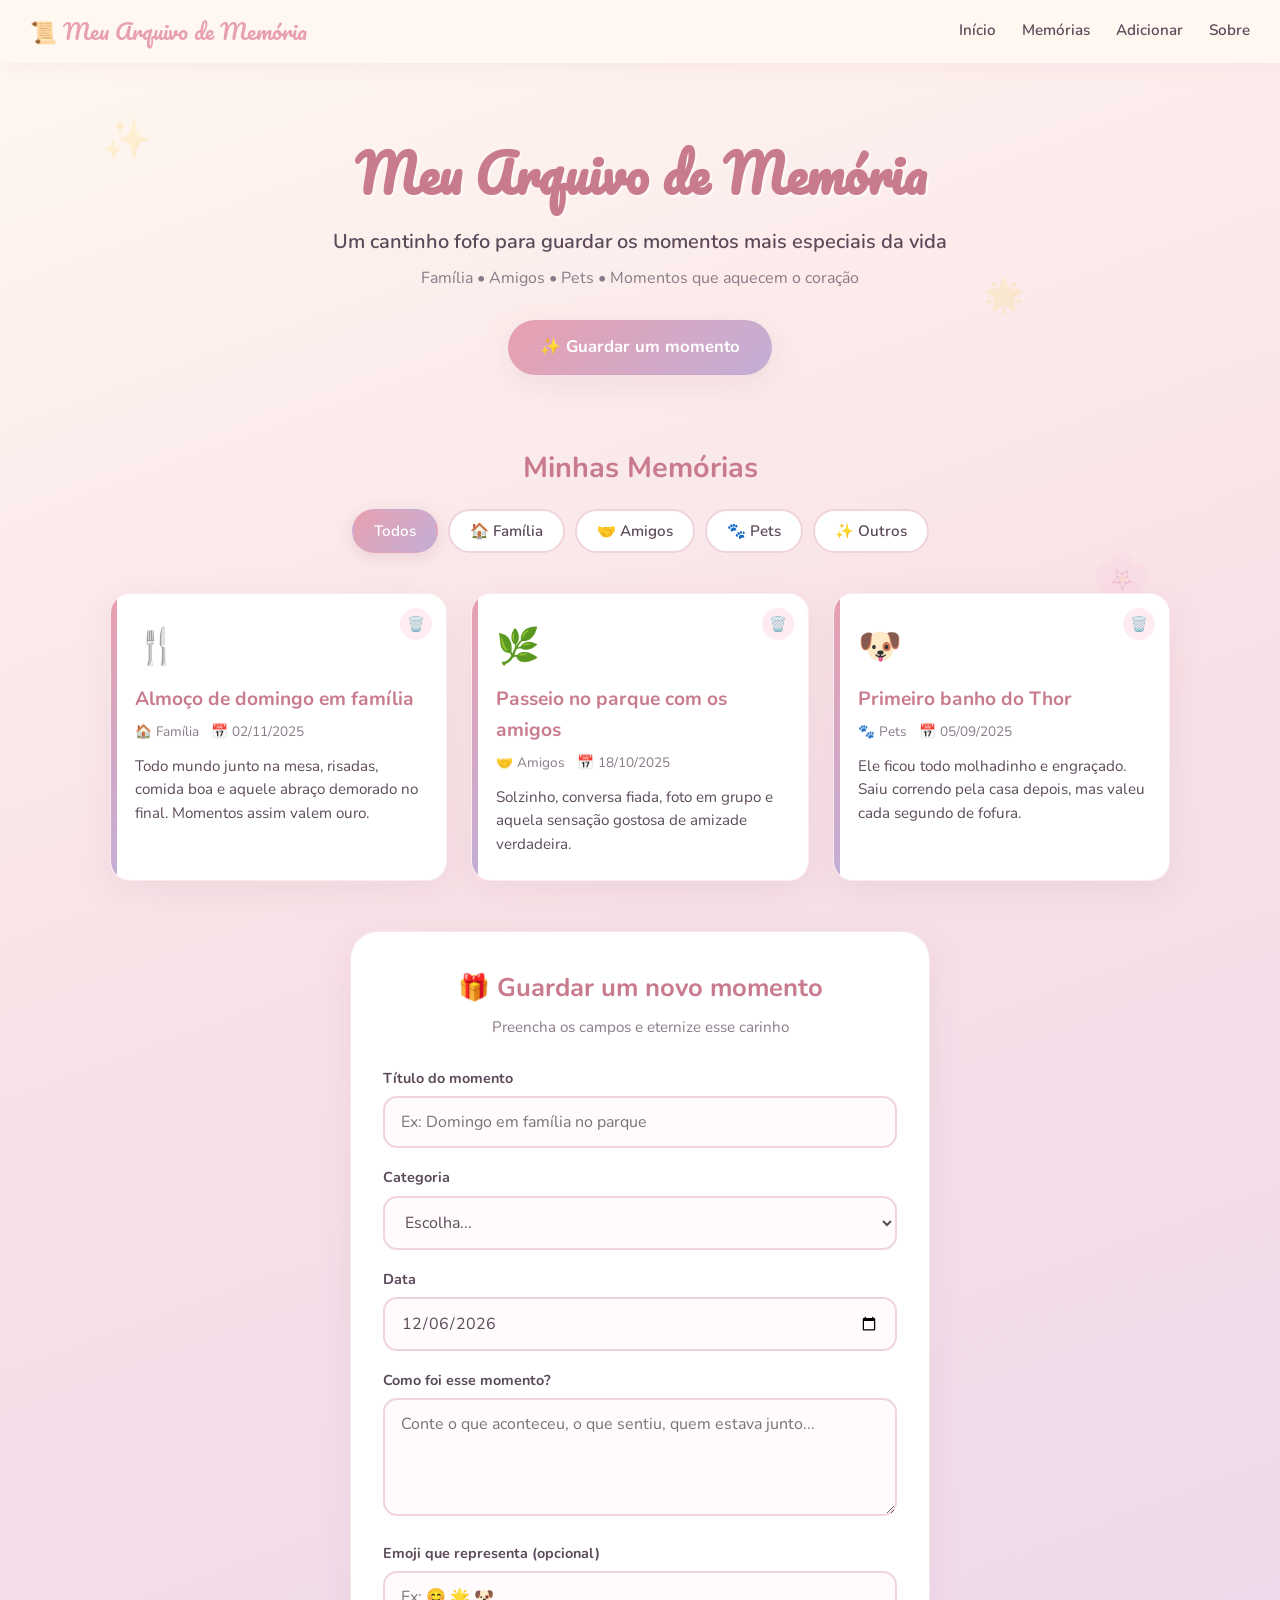
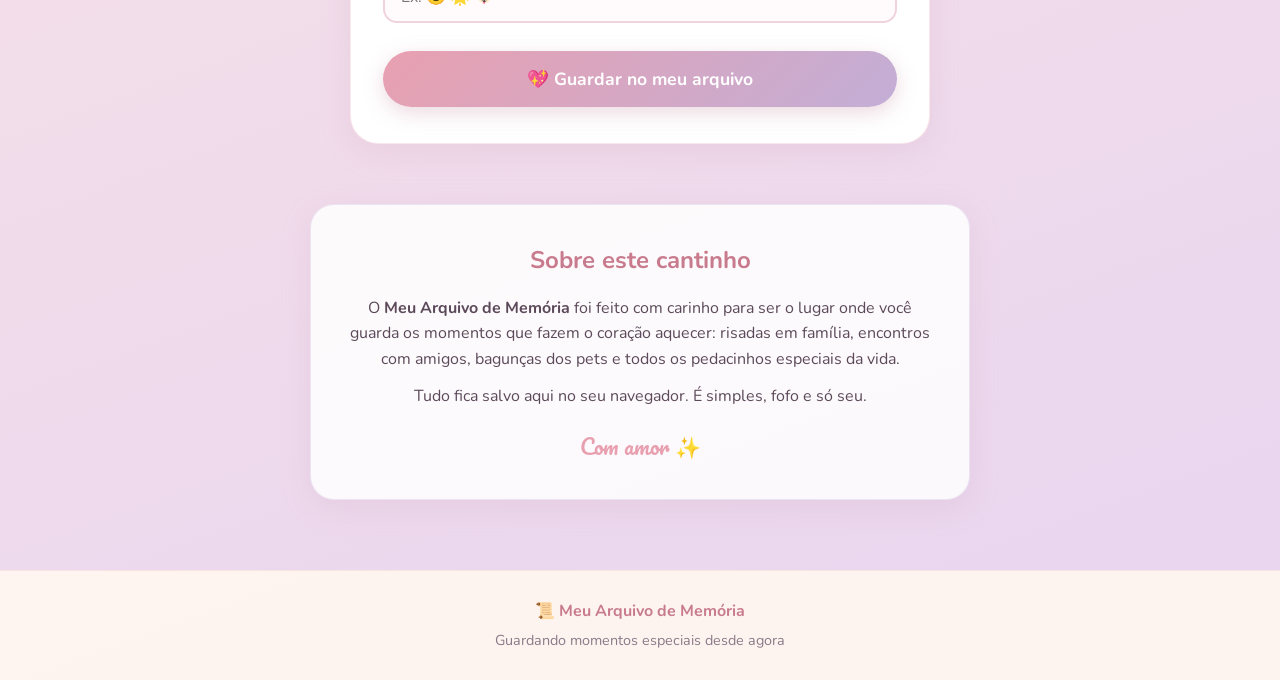
==== index.html @ 3ad4fb23 "Transforma o site em Meu Arquivo de Memória — álbum fofo de momentos especiais (família, amigos e pe" ====
<!DOCTYPE html>
<html lang="pt-br">
<head>
    <meta charset="UTF-8">
    <meta name="viewport" content="width=device-width, initial-scale=1.0">
    <title>Meu Arquivo de Memória</title>
    <link rel="preconnect" href="https://fonts.googleapis.com">
    <link rel="preconnect" href="https://fonts.gstatic.com" crossorigin>
    <link href="https://fonts.googleapis.com/css2?family=Nunito:wght@400;600;700;800&family=Pacifico&display=swap" rel="stylesheet">
    <link rel="stylesheet" href="style.css">
</head>
<body>
    <div class="bg-shapes">
        <div class="shape shape-1">✨</div>
        <div class="shape shape-2">🌸</div>
        <div class="shape shape-3">💖</div>
        <div class="shape shape-4">🌟</div>
    </div>

    <nav>
        <div class="nav-logo">📜 Meu Arquivo de Memória</div>
        <div class="nav-links">
            <a href="#inicio">Início</a>
            <a href="#memorias">Memórias</a>
            <a href="#adicionar">Adicionar</a>
            <a href="#sobre">Sobre</a>
        </div>
    </nav>

    <header id="inicio">
        <div class="header-content">
            <h1>Meu Arquivo de Memória</h1>
            <p class="subtitle">Um cantinho fofo para guardar os momentos mais especiais da vida</p>
            <p class="tagline">Família • Amigos • Pets • Momentos que aquecem o coração</p>
            <a href="#adicionar" class="btn-principal">✨ Guardar um momento</a>
        </div>
    </header>

    <main>
        <!-- Filtros -->
        <section class="filtros" id="memorias">
            <h2>Minhas Memórias</h2>
            <div class="botoes-filtro">
                <button class="filtro ativo" data-filtro="todos">Todos</button>
                <button class="filtro" data-filtro="familia">🏠 Família</button>
                <button class="filtro" data-filtro="amigos">🤝 Amigos</button>
                <button class="filtro" data-filtro="pets">🐾 Pets</button>
                <button class="filtro" data-filtro="outros">✨ Outros</button>
            </div>
        </section>

        <!-- Lista de memórias -->
        <section class="container-memorias">
            <div id="listaMemorias" class="grade-memorias">
                <!-- Preenchido pelo JS -->
            </div>
            <div id="vazio" class="estado-vazio" style="display:none;">
                <div class="emoji-grande">📝</div>
                <p>Ainda não há memórias por aqui...</p>
                <p>Que tal guardar o primeiro momento especial?</p>
            </div>
        </section>

        <!-- Formulário para adicionar -->
        <section class="secao-adicionar" id="adicionar">
            <div class="card-formulario">
                <h2>🎁 Guardar um novo momento</h2>
                <p class="form-desc">Preencha os campos e eternize esse carinho</p>

                <form id="formMemoria">
                    <div class="campo">
                        <label for="titulo">Título do momento</label>
                        <input type="text" id="titulo" placeholder="Ex: Domingo em família no parque" required>
                    </div>

                    <div class="campo">
                        <label for="categoria">Categoria</label>
                        <select id="categoria" required>
                            <option value="">Escolha...</option>
                            <option value="familia">🏠 Família</option>
                            <option value="amigos">🤝 Amigos</option>
                            <option value="pets">🐾 Pets</option>
                            <option value="outros">✨ Outros momentos</option>
                        </select>
                    </div>

                    <div class="campo">
                        <label for="data">Data</label>
                        <input type="date" id="data" required>
                    </div>

                    <div class="campo">
                        <label for="descricao">Como foi esse momento?</label>
                        <textarea id="descricao" rows="4" placeholder="Conte o que aconteceu, o que sentiu, quem estava junto..." required></textarea>
                    </div>

                    <div class="campo">
                        <label for="emoji">Emoji que representa (opcional)</label>
                        <input type="text" id="emoji" placeholder="Ex: 😊 🌟 🐶" maxlength="4">
                    </div>

                    <button type="submit" class="btn-salvar">💖 Guardar no meu arquivo</button>
                </form>
            </div>
        </section>

        <!-- Sobre -->
        <section class="secao-sobre" id="sobre">
            <div class="card-sobre">
                <h2>Sobre este cantinho</h2>
                <p>
                    O <strong>Meu Arquivo de Memória</strong> foi feito com carinho para ser o lugar onde você guarda
                    os momentos que fazem o coração aquecer: risadas em família, encontros com amigos,
                    bagunças dos pets e todos os pedacinhos especiais da vida.
                </p>
                <p>
                    Tudo fica salvo aqui no seu navegador. É simples, fofo e só seu.
                </p>
                <div class="assinatura">Com amor ✨</div>
            </div>
        </section>
    </main>

    <footer>
        <p>📜 Meu Arquivo de Memória</p>
        <p class="footer-sub">Guardando momentos especiais desde agora</p>
    </footer>

    <script src="script.js"></script>
</body>
</html>
---- style.css ----
* {
    margin: 0;
    padding: 0;
    box-sizing: border-box;
}

:root {
    --rosa-suave: #f8e1e7;
    --rosa-medio: #e8a0b0;
    --lavanda: #d4c1ec;
    --creme: #fff8f0;
    --bege: #f5e6d3;
    --lilas: #c3aed6;
    --texto: #5c4a5a;
    --texto-claro: #8a7a88;
    --branco: #ffffff;
    --sombra: 0 8px 30px rgba(200, 150, 170, 0.18);
    --sombra-hover: 0 12px 40px rgba(200, 150, 170, 0.28);
    --raio: 20px;
}

body {
    font-family: 'Nunito', sans-serif;
    background: linear-gradient(160deg, #fff8f0 0%, #f8e1e7 40%, #e8d5f0 100%);
    color: var(--texto);
    min-height: 100vh;
    line-height: 1.6;
    position: relative;
    overflow-x: hidden;
}

/* Formas decorativas de fundo */
.bg-shapes {
    position: fixed;
    inset: 0;
    pointer-events: none;
    z-index: 0;
    overflow: hidden;
}

.shape {
    position: absolute;
    font-size: 2.5rem;
    opacity: 0.15;
    animation: flutuar 12s ease-in-out infinite;
}

.shape-1 { top: 12%; left: 8%; animation-delay: 0s; }
.shape-2 { top: 60%; right: 10%; animation-delay: 3s; font-size: 3rem; }
.shape-3 { bottom: 20%; left: 15%; animation-delay: 6s; }
.shape-4 { top: 30%; right: 20%; animation-delay: 1.5s; font-size: 2rem; }

@keyframes flutuar {
    0%, 100% { transform: translateY(0) rotate(0deg); }
    50% { transform: translateY(-25px) rotate(8deg); }
}

/* Navegação */
nav {
    position: sticky;
    top: 0;
    z-index: 100;
    background: rgba(255, 248, 240, 0.92);
    backdrop-filter: blur(12px);
    padding: 14px 30px;
    display: flex;
    justify-content: space-between;
    align-items: center;
    box-shadow: 0 2px 20px rgba(200, 150, 170, 0.12);
}

.nav-logo {
    font-family: 'Pacifico', cursive;
    font-size: 1.35rem;
    color: var(--rosa-medio);
}

.nav-links a {
    color: var(--texto);
    text-decoration: none;
    margin-left: 22px;
    font-weight: 600;
    font-size: 0.95rem;
    transition: color 0.25s;
}

.nav-links a:hover {
    color: var(--rosa-medio);
}

/* Header */
header {
    text-align: center;
    padding: 70px 20px 50px;
    position: relative;
    z-index: 1;
}

.header-content h1 {
    font-family: 'Pacifico', cursive;
    font-size: 3.2rem;
    color: #c97b8e;
    margin-bottom: 12px;
    text-shadow: 2px 2px 0 rgba(255,255,255,0.6);
}

.subtitle {
    font-size: 1.25rem;
    color: var(--texto);
    margin-bottom: 8px;
    font-weight: 600;
}

.tagline {
    color: var(--texto-claro);
    font-size: 1rem;
    margin-bottom: 28px;
}

.btn-principal {
    display: inline-block;
    background: linear-gradient(135deg, #e8a0b0, #c3aed6);
    color: white;
    padding: 14px 32px;
    border-radius: 50px;
    text-decoration: none;
    font-weight: 700;
    font-size: 1.05rem;
    box-shadow: var(--sombra);
    transition: transform 0.25s, box-shadow 0.25s;
}

.btn-principal:hover {
    transform: translateY(-3px);
    box-shadow: var(--sombra-hover);
}

/* Filtros */
.filtros {
    text-align: center;
    padding: 20px 20px 10px;
    position: relative;
    z-index: 1;
}

.filtros h2 {
    font-size: 1.8rem;
    margin-bottom: 18px;
    color: #c97b8e;
}

.botoes-filtro {
    display: flex;
    flex-wrap: wrap;
    justify-content: center;
    gap: 10px;
}

.filtro {
    background: white;
    border: 2px solid #f0d4dc;
    color: var(--texto);
    padding: 10px 20px;
    border-radius: 50px;
    font-family: 'Nunito', sans-serif;
    font-weight: 600;
    cursor: pointer;
    transition: all 0.25s;
    font-size: 0.95rem;
}

.filtro:hover,
.filtro.ativo {
    background: linear-gradient(135deg, #e8a0b0, #c3aed6);
    color: white;
    border-color: transparent;
    box-shadow: 0 4px 15px rgba(200, 150, 170, 0.3);
}

/* Grade de memórias */
.container-memorias {
    max-width: 1100px;
    margin: 0 auto;
    padding: 30px 20px 50px;
    position: relative;
    z-index: 1;
}

.grade-memorias {
    display: grid;
    grid-template-columns: repeat(auto-fill, minmax(280px, 1fr));
    gap: 24px;
}

.card-memoria {
    background: white;
    border-radius: var(--raio);
    padding: 24px;
    box-shadow: var(--sombra);
    transition: transform 0.3s, box-shadow 0.3s;
    position: relative;
    overflow: hidden;
    border: 1px solid rgba(232, 160, 176, 0.2);
}

.card-memoria::before {
    content: '';
    position: absolute;
    top: 0;
    left: 0;
    width: 6px;
    height: 100%;
    background: linear-gradient(180deg, #e8a0b0, #c3aed6);
}

.card-memoria:hover {
    transform: translateY(-6px);
    box-shadow: var(--sombra-hover);
}

.card-memoria .emoji-memoria {
    font-size: 2.2rem;
    margin-bottom: 10px;
}

.card-memoria h3 {
    font-size: 1.2rem;
    margin-bottom: 6px;
    color: #c97b8e;
}

.card-memoria .meta {
    font-size: 0.85rem;
    color: var(--texto-claro);
    margin-bottom: 12px;
    display: flex;
    gap: 12px;
    flex-wrap: wrap;
}

.card-memoria .descricao {
    font-size: 0.95rem;
    color: var(--texto);
    line-height: 1.55;
}

.card-memoria .btn-apagar {
    position: absolute;
    top: 14px;
    right: 14px;
    background: #ffe4ea;
    border: none;
    width: 32px;
    height: 32px;
    border-radius: 50%;
    cursor: pointer;
    font-size: 0.9rem;
    opacity: 0.7;
    transition: opacity 0.2s, background 0.2s;
}

.card-memoria .btn-apagar:hover {
    opacity: 1;
    background: #ffc9d4;
}

/* Estado vazio */
.estado-vazio {
    text-align: center;
    padding: 60px 20px;
    color: var(--texto-claro);
}

.emoji-grande {
    font-size: 4rem;
    margin-bottom: 16px;
}

/* Formulário */
.secao-adicionar {
    max-width: 620px;
    margin: 0 auto 60px;
    padding: 0 20px;
    position: relative;
    z-index: 1;
}

.card-formulario {
    background: white;
    border-radius: 28px;
    padding: 36px 32px;
    box-shadow: var(--sombra);
    border: 1px solid rgba(232, 160, 176, 0.25);
}

.card-formulario h2 {
    text-align: center;
    color: #c97b8e;
    margin-bottom: 6px;
    font-size: 1.6rem;
}

.form-desc {
    text-align: center;
    color: var(--texto-claro);
    margin-bottom: 28px;
    font-size: 0.95rem;
}

.campo {
    margin-bottom: 18px;
}

.campo label {
    display: block;
    font-weight: 700;
    font-size: 0.9rem;
    margin-bottom: 6px;
    color: var(--texto);
}

.campo input,
.campo select,
.campo textarea {
    width: 100%;
    padding: 13px 16px;
    border: 2px solid #f0d4dc;
    border-radius: 14px;
    font-family: 'Nunito', sans-serif;
    font-size: 1rem;
    color: var(--texto);
    background: #fffafb;
    transition: border-color 0.25s, box-shadow 0.25s;
}

.campo input:focus,
.campo select:focus,
.campo textarea:focus {
    outline: none;
    border-color: #e8a0b0;
    box-shadow: 0 0 0 4px rgba(232, 160, 176, 0.2);
}

.campo textarea {
    resize: vertical;
    min-height: 100px;
}

.btn-salvar {
    width: 100%;
    background: linear-gradient(135deg, #e8a0b0, #c3aed6);
    color: white;
    border: none;
    padding: 16px;
    border-radius: 50px;
    font-family: 'Nunito', sans-serif;
    font-weight: 700;
    font-size: 1.1rem;
    cursor: pointer;
    margin-top: 10px;
    box-shadow: 0 6px 20px rgba(200, 150, 170, 0.35);
    transition: transform 0.25s, box-shadow 0.25s;
}

.btn-salvar:hover {
    transform: translateY(-2px);
    box-shadow: 0 10px 28px rgba(200, 150, 170, 0.45);
}

/* Sobre */
.secao-sobre {
    max-width: 700px;
    margin: 0 auto 70px;
    padding: 0 20px;
    position: relative;
    z-index: 1;
}

.card-sobre {
    background: rgba(255, 255, 255, 0.85);
    border-radius: 24px;
    padding: 36px;
    text-align: center;
    box-shadow: var(--sombra);
    border: 1px solid rgba(195, 174, 214, 0.3);
}

.card-sobre h2 {
    color: #c97b8e;
    margin-bottom: 16px;
}

.card-sobre p {
    margin-bottom: 12px;
    color: var(--texto);
}

.assinatura {
    margin-top: 20px;
    font-family: 'Pacifico', cursive;
    color: #e8a0b0;
    font-size: 1.3rem;
}

/* Footer */
footer {
    text-align: center;
    padding: 28px 20px;
    background: rgba(255, 248, 240, 0.9);
    border-top: 1px solid rgba(232, 160, 176, 0.2);
    position: relative;
    z-index: 1;
}

footer p {
    font-weight: 700;
    color: #c97b8e;
}

.footer-sub {
    font-weight: 400 !important;
    font-size: 0.9rem;
    color: var(--texto-claro) !important;
    margin-top: 4px;
}

/* Responsivo */
@media (max-width: 700px) {
    .header-content h1 {
        font-size: 2.3rem;
    }

    nav {
        flex-direction: column;
        gap: 12px;
        padding: 14px 16px;
    }

    .nav-links a {
        margin: 0 10px;
        font-size: 0.88rem;
    }

    .card-formulario {
        padding: 28px 20px;
    }

    .grade-memorias {
        grid-template-columns: 1fr;
    }
}
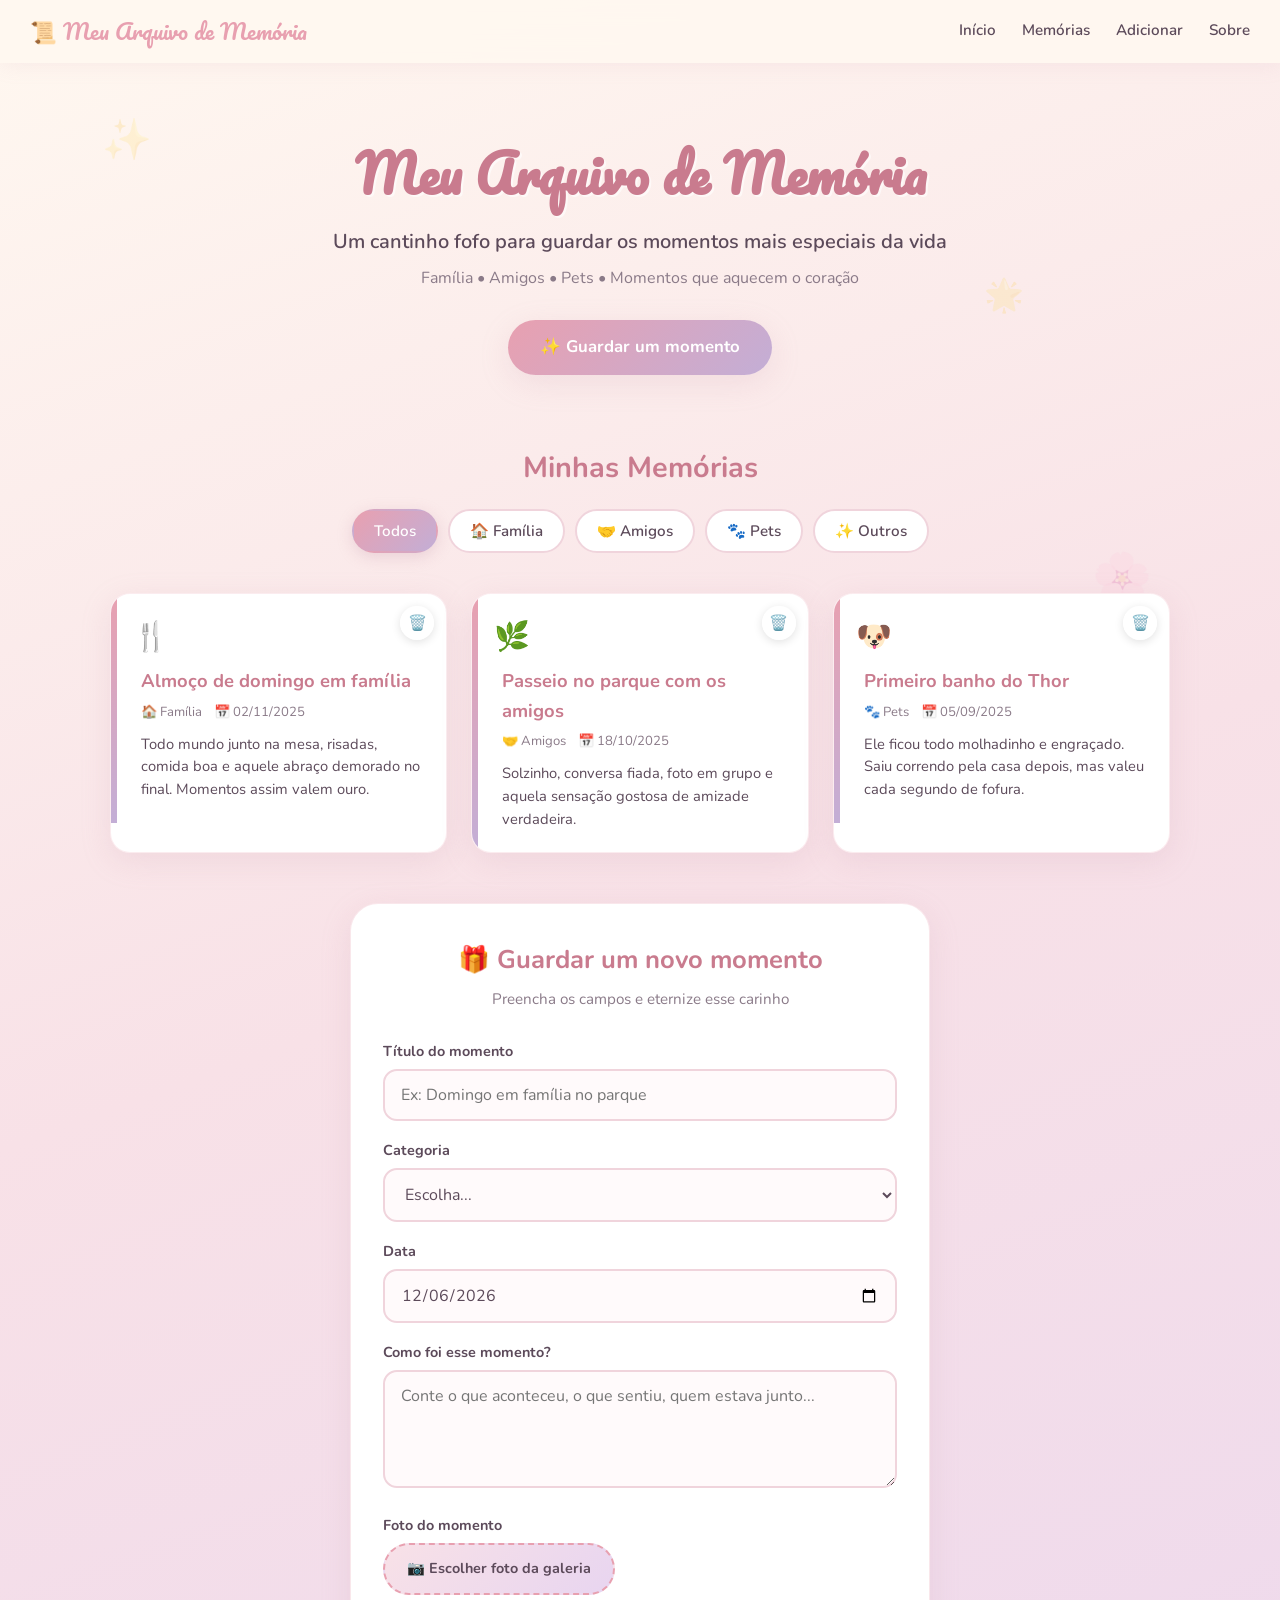
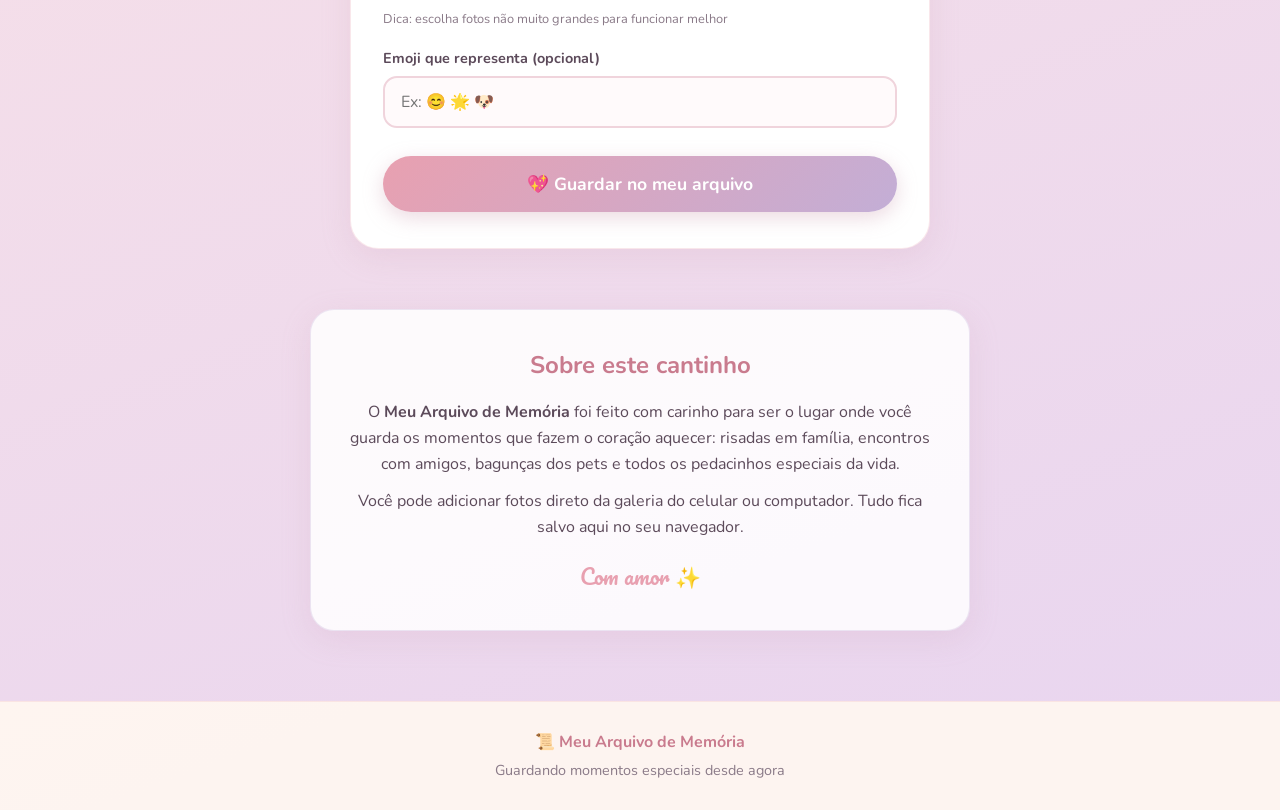
==== commit ff6f2b41: "Adiciona suporte a fotos da galeria nas memórias (upload + preview)" ====
--- a/index.html
+++ b/index.html
@@ -94,6 +94,22 @@
                         <textarea id="descricao" rows="4" placeholder="Conte o que aconteceu, o que sentiu, quem estava junto..." required></textarea>
                     </div>
 
+                    <!-- Campo de foto -->
+                    <div class="campo">
+                        <label>Foto do momento</label>
+                        <div class="area-foto">
+                            <label for="foto" class="btn-foto">
+                                📷 Escolher foto da galeria
+                            </label>
+                            <input type="file" id="foto" accept="image/*" hidden>
+                            <button type="button" id="removerFoto" class="btn-remover-foto" style="display:none;">Remover foto</button>
+                        </div>
+                        <div id="previewFoto" class="preview-foto" style="display:none;">
+                            <img id="imgPreview" src="" alt="Pré-visualização">
+                        </div>
+                        <p class="dica-foto">Dica: escolha fotos não muito grandes para funcionar melhor</p>
+                    </div>
+
                     <div class="campo">
                         <label for="emoji">Emoji que representa (opcional)</label>
                         <input type="text" id="emoji" placeholder="Ex: 😊 🌟 🐶" maxlength="4">
@@ -114,7 +130,8 @@
                     bagunças dos pets e todos os pedacinhos especiais da vida.
                 </p>
                 <p>
-                    Tudo fica salvo aqui no seu navegador. É simples, fofo e só seu.
+                    Você pode adicionar fotos direto da galeria do celular ou computador.
+                    Tudo fica salvo aqui no seu navegador.
                 </p>
                 <div class="assinatura">Com amor ✨</div>
             </div>
--- a/style.css
+++ b/style.css
@@ -195,15 +195,35 @@
 .card-memoria {
     background: white;
     border-radius: var(--raio);
-    padding: 24px;
+    padding: 0;
     box-shadow: var(--sombra);
     transition: transform 0.3s, box-shadow 0.3s;
     position: relative;
     overflow: hidden;
     border: 1px solid rgba(232, 160, 176, 0.2);
-}
-
-.card-memoria::before {
+    display: flex;
+    flex-direction: column;
+}
+
+.card-memoria:hover {
+    transform: translateY(-6px);
+    box-shadow: var(--sombra-hover);
+}
+
+.card-memoria .foto-memoria {
+    width: 100%;
+    height: 180px;
+    object-fit: cover;
+    display: block;
+    background: #f8e1e7;
+}
+
+.card-memoria .conteudo-card {
+    padding: 20px 22px 22px;
+    position: relative;
+}
+
+.card-memoria .conteudo-card::before {
     content: '';
     position: absolute;
     top: 0;
@@ -213,55 +233,54 @@
     background: linear-gradient(180deg, #e8a0b0, #c3aed6);
 }
 
-.card-memoria:hover {
-    transform: translateY(-6px);
-    box-shadow: var(--sombra-hover);
-}
-
 .card-memoria .emoji-memoria {
-    font-size: 2.2rem;
+    font-size: 1.8rem;
+    margin-bottom: 6px;
+}
+
+.card-memoria h3 {
+    font-size: 1.15rem;
+    margin-bottom: 6px;
+    color: #c97b8e;
+    padding-left: 8px;
+}
+
+.card-memoria .meta {
+    font-size: 0.82rem;
+    color: var(--texto-claro);
     margin-bottom: 10px;
-}
-
-.card-memoria h3 {
-    font-size: 1.2rem;
-    margin-bottom: 6px;
-    color: #c97b8e;
-}
-
-.card-memoria .meta {
-    font-size: 0.85rem;
-    color: var(--texto-claro);
-    margin-bottom: 12px;
     display: flex;
     gap: 12px;
     flex-wrap: wrap;
+    padding-left: 8px;
 }
 
 .card-memoria .descricao {
-    font-size: 0.95rem;
+    font-size: 0.92rem;
     color: var(--texto);
     line-height: 1.55;
+    padding-left: 8px;
 }
 
 .card-memoria .btn-apagar {
     position: absolute;
-    top: 14px;
-    right: 14px;
-    background: #ffe4ea;
+    top: 12px;
+    right: 12px;
+    background: rgba(255, 255, 255, 0.9);
     border: none;
-    width: 32px;
-    height: 32px;
+    width: 34px;
+    height: 34px;
     border-radius: 50%;
     cursor: pointer;
-    font-size: 0.9rem;
-    opacity: 0.7;
-    transition: opacity 0.2s, background 0.2s;
+    font-size: 0.95rem;
+    box-shadow: 0 2px 10px rgba(0,0,0,0.12);
+    z-index: 2;
+    transition: background 0.2s, transform 0.2s;
 }
 
 .card-memoria .btn-apagar:hover {
-    opacity: 1;
     background: #ffc9d4;
+    transform: scale(1.08);
 }
 
 /* Estado vazio */
@@ -344,6 +363,70 @@
 .campo textarea {
     resize: vertical;
     min-height: 100px;
+}
+
+/* Área de foto */
+.area-foto {
+    display: flex;
+    gap: 12px;
+    flex-wrap: wrap;
+    align-items: center;
+}
+
+.btn-foto {
+    display: inline-block;
+    background: linear-gradient(135deg, #f8e1e7, #e8d5f0);
+    color: #c97b8e;
+    padding: 12px 22px;
+    border-radius: 50px;
+    font-weight: 700;
+    font-size: 0.95rem;
+    cursor: pointer;
+    border: 2px dashed #e8a0b0;
+    transition: all 0.25s;
+}
+
+.btn-foto:hover {
+    background: linear-gradient(135deg, #e8a0b0, #c3aed6);
+    color: white;
+    border-style: solid;
+}
+
+.btn-remover-foto {
+    background: #ffe4ea;
+    color: #c97b8e;
+    border: none;
+    padding: 10px 16px;
+    border-radius: 50px;
+    font-family: 'Nunito', sans-serif;
+    font-weight: 600;
+    cursor: pointer;
+    font-size: 0.9rem;
+}
+
+.btn-remover-foto:hover {
+    background: #ffc9d4;
+}
+
+.preview-foto {
+    margin-top: 14px;
+    border-radius: 16px;
+    overflow: hidden;
+    max-width: 280px;
+    box-shadow: 0 4px 15px rgba(200, 150, 170, 0.25);
+}
+
+.preview-foto img {
+    width: 100%;
+    display: block;
+    max-height: 200px;
+    object-fit: cover;
+}
+
+.dica-foto {
+    font-size: 0.8rem;
+    color: var(--texto-claro);
+    margin-top: 8px;
 }
 
 .btn-salvar {
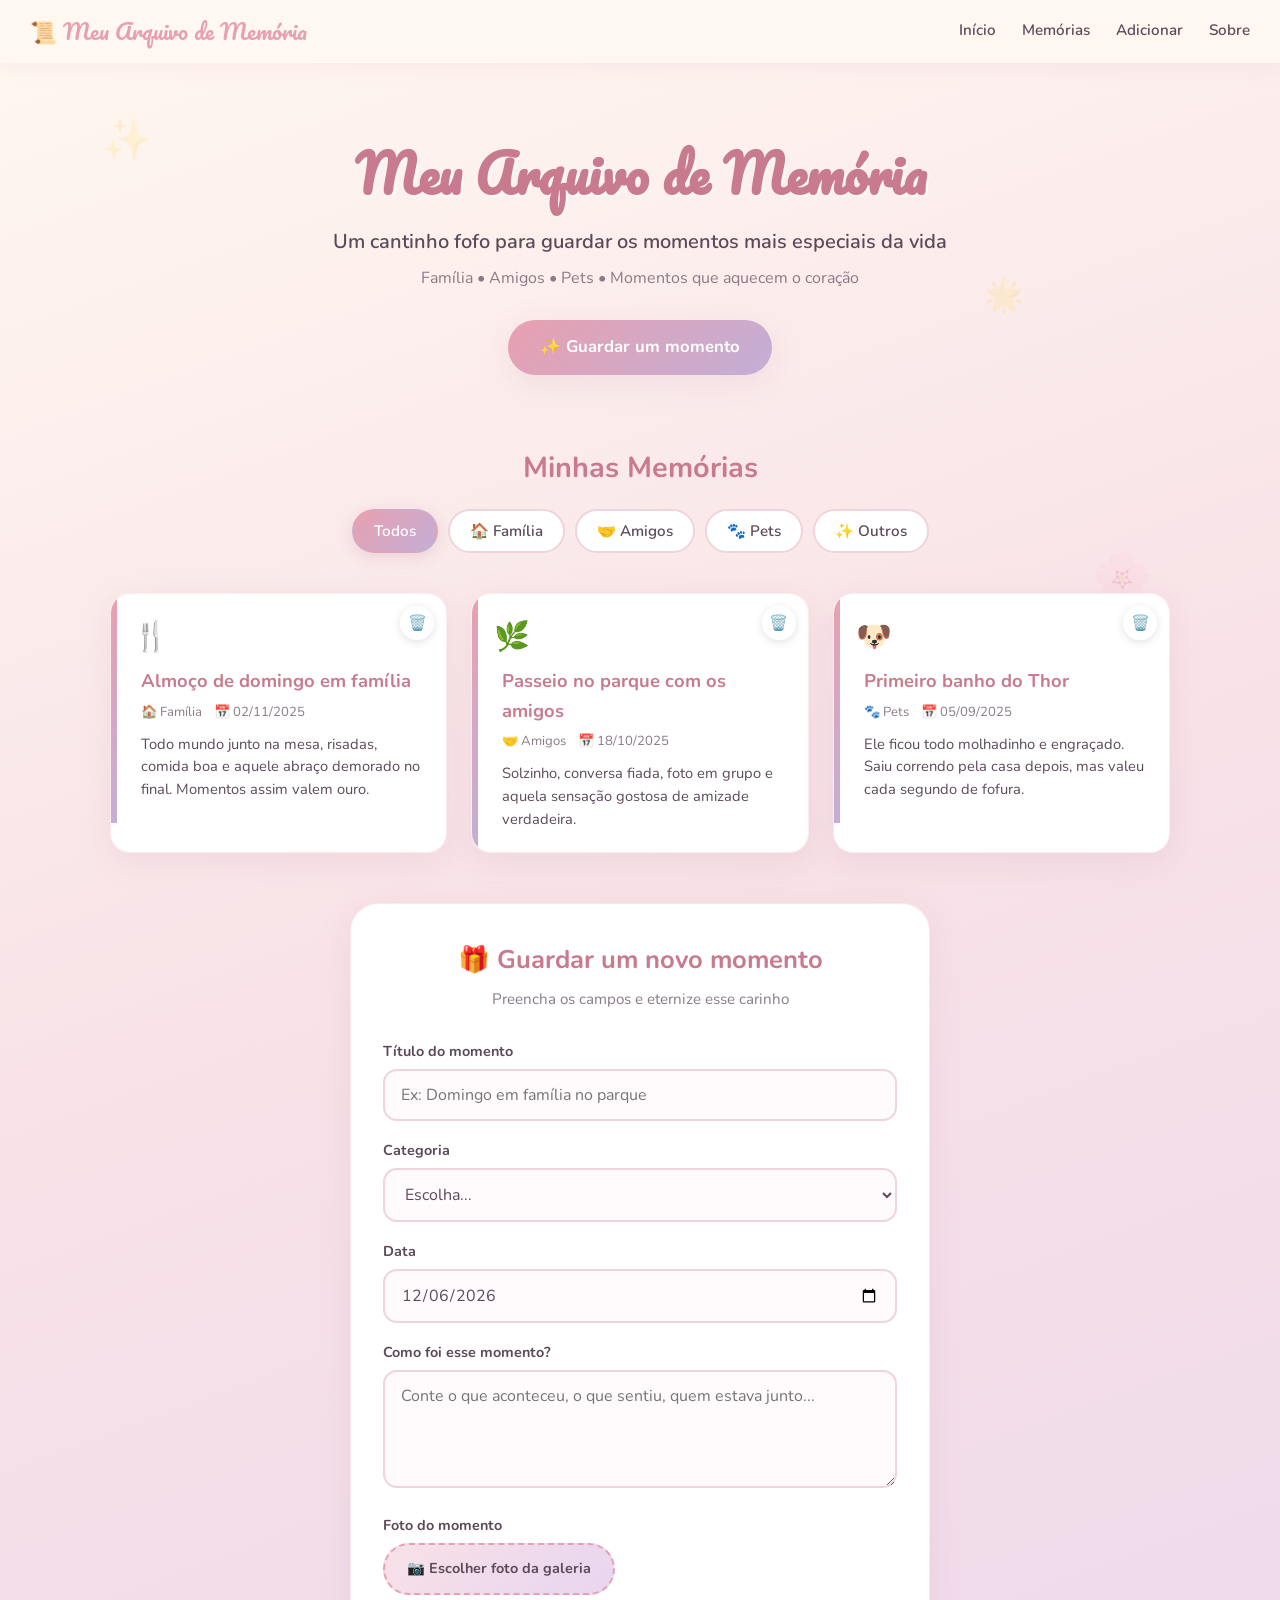
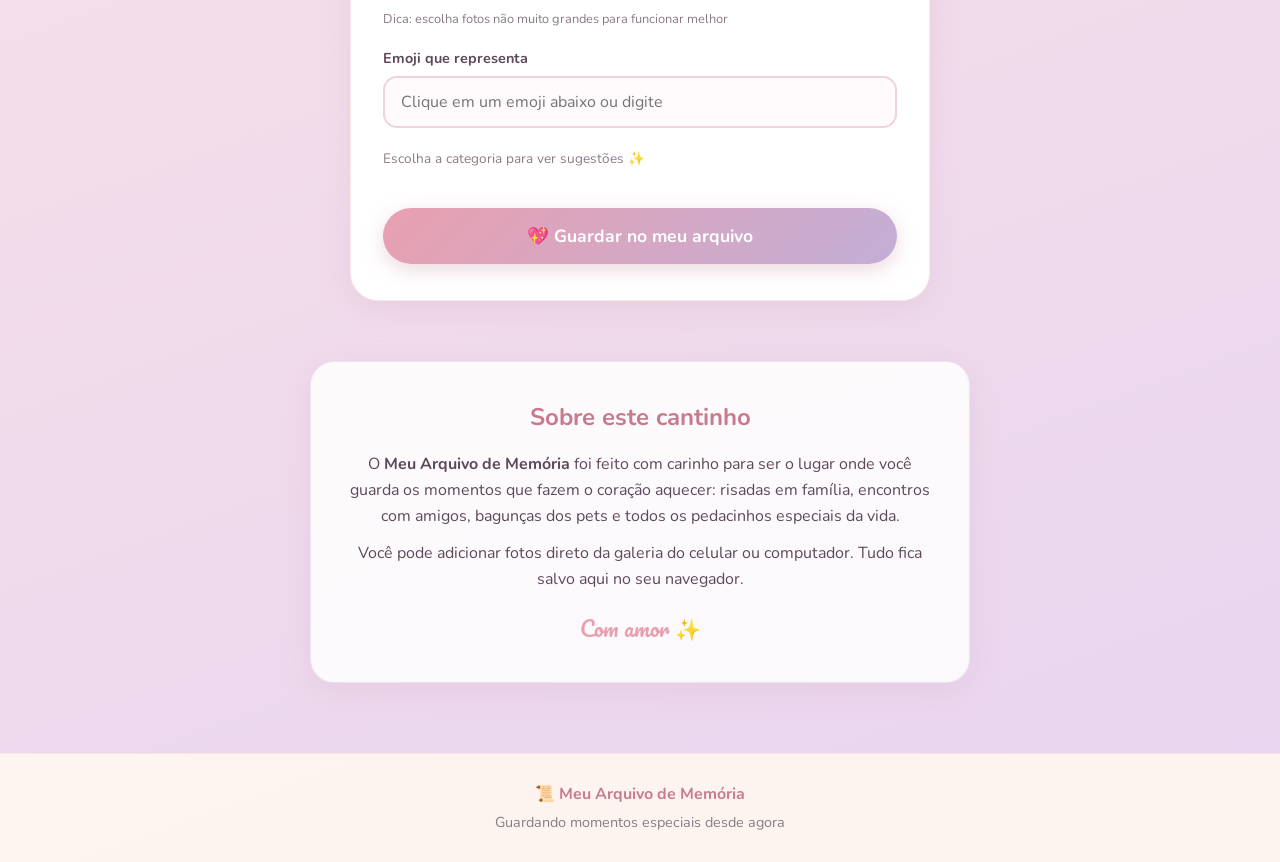
==== commit 3a978535: "Adiciona sugestões de emojis por categoria (família, pets, amigos...)" ====
--- a/index.html
+++ b/index.html
@@ -110,9 +110,13 @@
                         <p class="dica-foto">Dica: escolha fotos não muito grandes para funcionar melhor</p>
                     </div>
 
+                    <!-- Emoji com sugestões -->
                     <div class="campo">
-                        <label for="emoji">Emoji que representa (opcional)</label>
-                        <input type="text" id="emoji" placeholder="Ex: 😊 🌟 🐶" maxlength="4">
+                        <label for="emoji">Emoji que representa</label>
+                        <input type="text" id="emoji" placeholder="Clique em um emoji abaixo ou digite" maxlength="4">
+                        <div id="sugestoesEmoji" class="sugestoes-emoji">
+                            <span class="dica-sugestao">Escolha a categoria para ver sugestões ✨</span>
+                        </div>
                     </div>
 
                     <button type="submit" class="btn-salvar">💖 Guardar no meu arquivo</button>
--- a/style.css
+++ b/style.css
@@ -429,6 +429,41 @@
     margin-top: 8px;
 }
 
+/* Sugestões de emoji */
+.sugestoes-emoji {
+    display: flex;
+    flex-wrap: wrap;
+    gap: 8px;
+    margin-top: 10px;
+    min-height: 42px;
+    align-items: center;
+}
+
+.sugestoes-emoji .dica-sugestao {
+    font-size: 0.85rem;
+    color: var(--texto-claro);
+}
+
+.btn-emoji {
+    background: #fff5f7;
+    border: 2px solid #f0d4dc;
+    width: 42px;
+    height: 42px;
+    border-radius: 12px;
+    font-size: 1.4rem;
+    cursor: pointer;
+    display: flex;
+    align-items: center;
+    justify-content: center;
+    transition: all 0.2s;
+}
+
+.btn-emoji:hover {
+    background: linear-gradient(135deg, #e8a0b0, #c3aed6);
+    border-color: transparent;
+    transform: scale(1.12);
+}
+
 .btn-salvar {
     width: 100%;
     background: linear-gradient(135deg, #e8a0b0, #c3aed6);
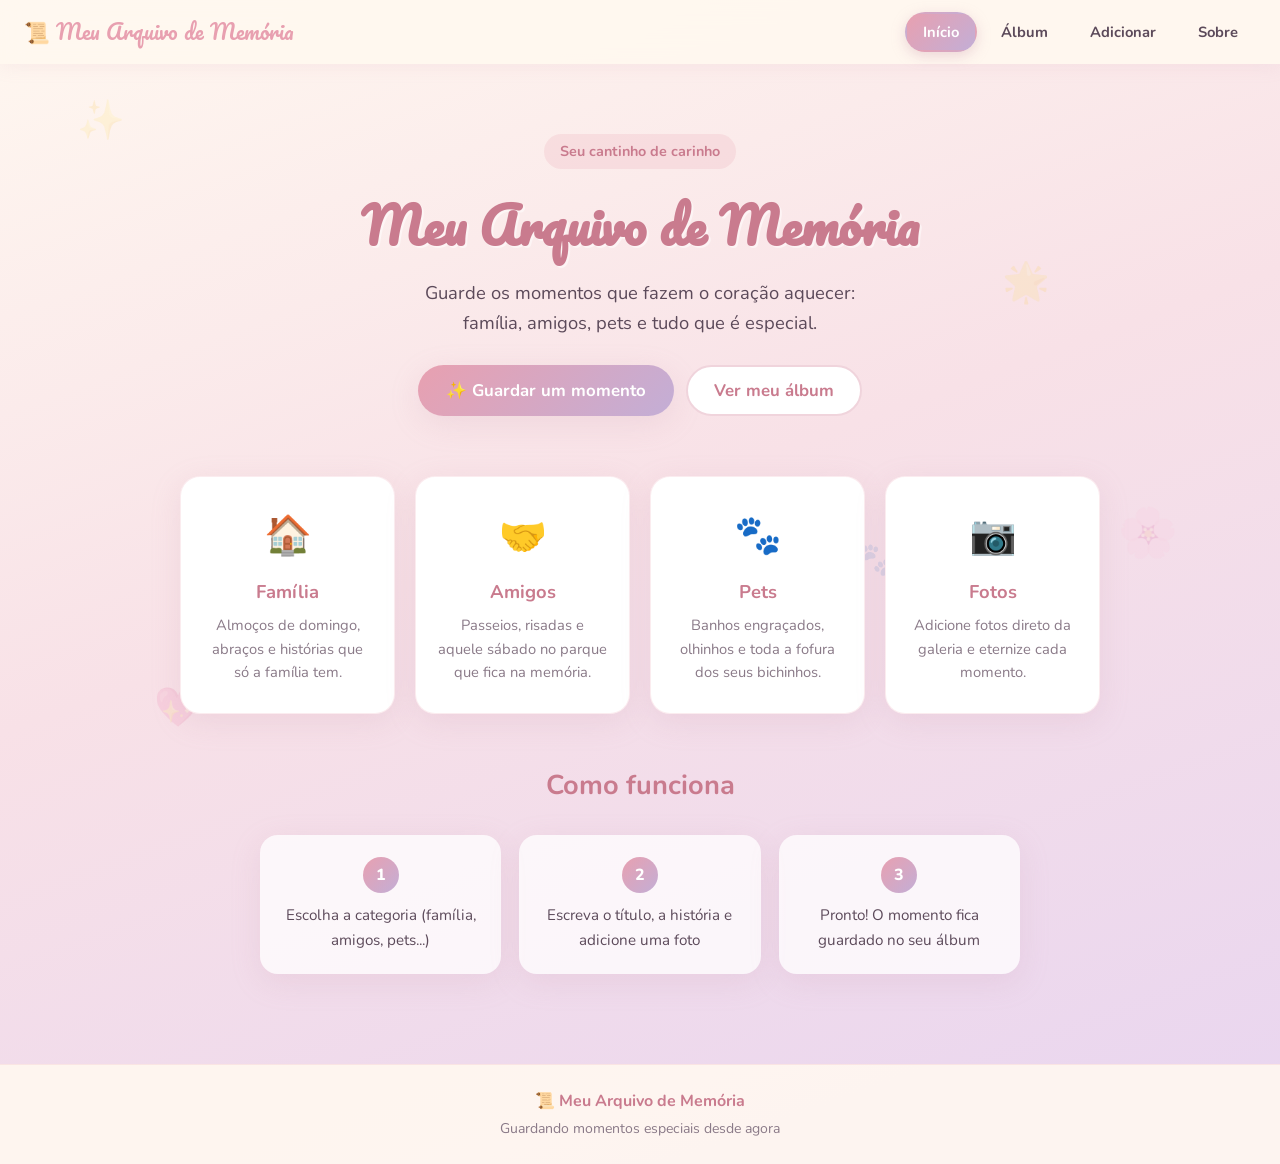
==== commit ecbcee7e: "Melhoria grande: abas, página de apresentação, navegação por seções e visual mais elaborado" ====
--- a/index.html
+++ b/index.html
@@ -15,31 +15,87 @@
         <div class="shape shape-2">🌸</div>
         <div class="shape shape-3">💖</div>
         <div class="shape shape-4">🌟</div>
+        <div class="shape shape-5">🐾</div>
     </div>
 
+    <!-- Navegação por abas -->
     <nav>
         <div class="nav-logo">📜 Meu Arquivo de Memória</div>
-        <div class="nav-links">
-            <a href="#inicio">Início</a>
-            <a href="#memorias">Memórias</a>
-            <a href="#adicionar">Adicionar</a>
-            <a href="#sobre">Sobre</a>
+        <div class="nav-tabs">
+            <button class="tab ativo" data-tab="inicio">Início</button>
+            <button class="tab" data-tab="album">Álbum</button>
+            <button class="tab" data-tab="adicionar">Adicionar</button>
+            <button class="tab" data-tab="sobre">Sobre</button>
         </div>
     </nav>
 
-    <header id="inicio">
-        <div class="header-content">
-            <h1>Meu Arquivo de Memória</h1>
-            <p class="subtitle">Um cantinho fofo para guardar os momentos mais especiais da vida</p>
-            <p class="tagline">Família • Amigos • Pets • Momentos que aquecem o coração</p>
-            <a href="#adicionar" class="btn-principal">✨ Guardar um momento</a>
-        </div>
-    </header>
-
-    <main>
-        <!-- Filtros -->
-        <section class="filtros" id="memorias">
-            <h2>Minhas Memórias</h2>
+    <!-- ========== PÁGINA INÍCIO (apresentação) ========== -->
+    <section id="pagina-inicio" class="pagina ativa">
+        <div class="hero">
+            <div class="hero-conteudo">
+                <p class="hero-badge">Seu cantinho de carinho</p>
+                <h1>Meu Arquivo de Memória</h1>
+                <p class="hero-texto">
+                    Guarde os momentos que fazem o coração aquecer:
+                    família, amigos, pets e tudo que é especial.
+                </p>
+                <div class="hero-botoes">
+                    <button class="btn-principal" data-ir="adicionar">✨ Guardar um momento</button>
+                    <button class="btn-secundario" data-ir="album">Ver meu álbum</button>
+                </div>
+            </div>
+        </div>
+
+        <div class="features">
+            <div class="feature-card">
+                <div class="feature-icon">🏠</div>
+                <h3>Família</h3>
+                <p>Almoços de domingo, abraços e histórias que só a família tem.</p>
+            </div>
+            <div class="feature-card">
+                <div class="feature-icon">🤝</div>
+                <h3>Amigos</h3>
+                <p>Passeios, risadas e aquele sábado no parque que fica na memória.</p>
+            </div>
+            <div class="feature-card">
+                <div class="feature-icon">🐾</div>
+                <h3>Pets</h3>
+                <p>Banhos engraçados, olhinhos e toda a fofura dos seus bichinhos.</p>
+            </div>
+            <div class="feature-card">
+                <div class="feature-icon">📷</div>
+                <h3>Fotos</h3>
+                <p>Adicione fotos direto da galeria e eternize cada momento.</p>
+            </div>
+        </div>
+
+        <div class="como-funciona">
+            <h2>Como funciona</h2>
+            <div class="passos">
+                <div class="passo">
+                    <span class="numero">1</span>
+                    <p>Escolha a categoria (família, amigos, pets...)</p>
+                </div>
+                <div class="passo">
+                    <span class="numero">2</span>
+                    <p>Escreva o título, a história e adicione uma foto</p>
+                </div>
+                <div class="passo">
+                    <span class="numero">3</span>
+                    <p>Pronto! O momento fica guardado no seu álbum</p>
+                </div>
+            </div>
+        </div>
+    </section>
+
+    <!-- ========== PÁGINA ÁLBUM ========== -->
+    <section id="pagina-album" class="pagina">
+        <div class="pagina-header">
+            <h2>Meu Álbum</h2>
+            <p>Todos os momentos especiais em um só lugar</p>
+        </div>
+
+        <div class="filtros">
             <div class="botoes-filtro">
                 <button class="filtro ativo" data-filtro="todos">Todos</button>
                 <button class="filtro" data-filtro="familia">🏠 Família</button>
@@ -47,32 +103,29 @@
                 <button class="filtro" data-filtro="pets">🐾 Pets</button>
                 <button class="filtro" data-filtro="outros">✨ Outros</button>
             </div>
-        </section>
-
-        <!-- Lista de memórias -->
-        <section class="container-memorias">
-            <div id="listaMemorias" class="grade-memorias">
-                <!-- Preenchido pelo JS -->
-            </div>
+        </div>
+
+        <div class="container-memorias">
+            <div id="listaMemorias" class="grade-memorias"></div>
             <div id="vazio" class="estado-vazio" style="display:none;">
                 <div class="emoji-grande">📝</div>
                 <p>Ainda não há memórias por aqui...</p>
                 <p>Que tal guardar o primeiro momento especial?</p>
-            </div>
-        </section>
-
-        <!-- Formulário para adicionar -->
-        <section class="secao-adicionar" id="adicionar">
+                <button class="btn-principal" data-ir="adicionar" style="margin-top:18px">✨ Adicionar agora</button>
+            </div>
+        </div>
+    </section>
+
+    <!-- ========== PÁGINA ADICIONAR ========== -->
+    <section id="pagina-adicionar" class="pagina">
+        <div class="pagina-header">
+            <h2>🎁 Guardar um momento</h2>
+            <p>Preencha os campos e eternize esse carinho</p>
+        </div>
+
+        <div class="secao-adicionar">
             <div class="card-formulario">
-                <h2>🎁 Guardar um novo momento</h2>
-                <p class="form-desc">Preencha os campos e eternize esse carinho</p>
-
                 <form id="formMemoria">
-                    <div class="campo">
-                        <label for="titulo">Título do momento</label>
-                        <input type="text" id="titulo" placeholder="Ex: Domingo em família no parque" required>
-                    </div>
-
                     <div class="campo">
                         <label for="categoria">Categoria</label>
                         <select id="categoria" required>
@@ -85,6 +138,11 @@
                     </div>
 
                     <div class="campo">
+                        <label for="titulo">Título do momento</label>
+                        <input type="text" id="titulo" placeholder="Escolha a categoria para ver um exemplo" required>
+                    </div>
+
+                    <div class="campo">
                         <label for="data">Data</label>
                         <input type="date" id="data" required>
                     </div>
@@ -94,23 +152,19 @@
                         <textarea id="descricao" rows="4" placeholder="Conte o que aconteceu, o que sentiu, quem estava junto..." required></textarea>
                     </div>
 
-                    <!-- Campo de foto -->
                     <div class="campo">
                         <label>Foto do momento</label>
                         <div class="area-foto">
-                            <label for="foto" class="btn-foto">
-                                📷 Escolher foto da galeria
-                            </label>
+                            <label for="foto" class="btn-foto">📷 Escolher foto da galeria</label>
                             <input type="file" id="foto" accept="image/*" hidden>
                             <button type="button" id="removerFoto" class="btn-remover-foto" style="display:none;">Remover foto</button>
                         </div>
                         <div id="previewFoto" class="preview-foto" style="display:none;">
                             <img id="imgPreview" src="" alt="Pré-visualização">
                         </div>
-                        <p class="dica-foto">Dica: escolha fotos não muito grandes para funcionar melhor</p>
-                    </div>
-
-                    <!-- Emoji com sugestões -->
+                        <p class="dica-foto">Dica: fotos menores funcionam melhor</p>
+                    </div>
+
                     <div class="campo">
                         <label for="emoji">Emoji que representa</label>
                         <input type="text" id="emoji" placeholder="Clique em um emoji abaixo ou digite" maxlength="4">
@@ -122,25 +176,32 @@
                     <button type="submit" class="btn-salvar">💖 Guardar no meu arquivo</button>
                 </form>
             </div>
-        </section>
-
-        <!-- Sobre -->
-        <section class="secao-sobre" id="sobre">
-            <div class="card-sobre">
-                <h2>Sobre este cantinho</h2>
-                <p>
-                    O <strong>Meu Arquivo de Memória</strong> foi feito com carinho para ser o lugar onde você guarda
-                    os momentos que fazem o coração aquecer: risadas em família, encontros com amigos,
-                    bagunças dos pets e todos os pedacinhos especiais da vida.
-                </p>
-                <p>
-                    Você pode adicionar fotos direto da galeria do celular ou computador.
-                    Tudo fica salvo aqui no seu navegador.
-                </p>
-                <div class="assinatura">Com amor ✨</div>
-            </div>
-        </section>
-    </main>
+        </div>
+    </section>
+
+    <!-- ========== PÁGINA SOBRE ========== -->
+    <section id="pagina-sobre" class="pagina">
+        <div class="pagina-header">
+            <h2>Sobre este cantinho</h2>
+        </div>
+        <div class="card-sobre">
+            <p>
+                O <strong>Meu Arquivo de Memória</strong> foi feito com carinho para ser o lugar onde você guarda
+                os momentos que fazem o coração aquecer: risadas em família, encontros com amigos,
+                bagunças dos pets e todos os pedacinhos especiais da vida.
+            </p>
+            <p>
+                Você pode adicionar fotos direto da galeria do celular ou computador.
+                Tudo fica salvo aqui no seu navegador — é simples, fofo e só seu.
+            </p>
+            <div class="sobre-destaques">
+                <div class="destaque">📸 Fotos da galeria</div>
+                <div class="destaque">📜 Categorias organizadas</div>
+                <div class="destaque">💖 Salvo no navegador</div>
+            </div>
+            <div class="assinatura">Com amor ✨</div>
+        </div>
+    </section>
 
     <footer>
         <p>📜 Meu Arquivo de Memória</p>
--- a/style.css
+++ b/style.css
@@ -5,31 +5,26 @@
 }
 
 :root {
-    --rosa-suave: #f8e1e7;
-    --rosa-medio: #e8a0b0;
-    --lavanda: #d4c1ec;
+    --rosa: #e8a0b0;
+    --rosa-escuro: #c97b8e;
+    --lilas: #c3aed6;
     --creme: #fff8f0;
-    --bege: #f5e6d3;
-    --lilas: #c3aed6;
     --texto: #5c4a5a;
     --texto-claro: #8a7a88;
-    --branco: #ffffff;
     --sombra: 0 8px 30px rgba(200, 150, 170, 0.18);
     --sombra-hover: 0 12px 40px rgba(200, 150, 170, 0.28);
-    --raio: 20px;
 }
 
 body {
     font-family: 'Nunito', sans-serif;
-    background: linear-gradient(160deg, #fff8f0 0%, #f8e1e7 40%, #e8d5f0 100%);
+    background: linear-gradient(160deg, #fff8f0 0%, #f8e1e7 45%, #e8d5f0 100%);
     color: var(--texto);
     min-height: 100vh;
     line-height: 1.6;
-    position: relative;
     overflow-x: hidden;
 }
 
-/* Formas decorativas de fundo */
+/* Formas de fundo */
 .bg-shapes {
     position: fixed;
     inset: 0;
@@ -37,22 +32,21 @@
     z-index: 0;
     overflow: hidden;
 }
-
 .shape {
     position: absolute;
-    font-size: 2.5rem;
-    opacity: 0.15;
-    animation: flutuar 12s ease-in-out infinite;
-}
-
-.shape-1 { top: 12%; left: 8%; animation-delay: 0s; }
-.shape-2 { top: 60%; right: 10%; animation-delay: 3s; font-size: 3rem; }
-.shape-3 { bottom: 20%; left: 15%; animation-delay: 6s; }
-.shape-4 { top: 30%; right: 20%; animation-delay: 1.5s; font-size: 2rem; }
+    font-size: 2.4rem;
+    opacity: 0.12;
+    animation: flutuar 14s ease-in-out infinite;
+}
+.shape-1 { top: 10%; left: 6%; }
+.shape-2 { top: 55%; right: 8%; animation-delay: 3s; font-size: 3rem; }
+.shape-3 { bottom: 18%; left: 12%; animation-delay: 6s; }
+.shape-4 { top: 28%; right: 18%; animation-delay: 1.5s; }
+.shape-5 { bottom: 35%; right: 30%; animation-delay: 4s; font-size: 2rem; }
 
 @keyframes flutuar {
     0%, 100% { transform: translateY(0) rotate(0deg); }
-    50% { transform: translateY(-25px) rotate(8deg); }
+    50% { transform: translateY(-22px) rotate(6deg); }
 }
 
 /* Navegação */
@@ -60,72 +54,121 @@
     position: sticky;
     top: 0;
     z-index: 100;
-    background: rgba(255, 248, 240, 0.92);
-    backdrop-filter: blur(12px);
-    padding: 14px 30px;
+    background: rgba(255, 248, 240, 0.94);
+    backdrop-filter: blur(14px);
+    padding: 12px 24px;
     display: flex;
     justify-content: space-between;
     align-items: center;
-    box-shadow: 0 2px 20px rgba(200, 150, 170, 0.12);
+    box-shadow: 0 2px 18px rgba(200, 150, 170, 0.12);
+    gap: 16px;
+    flex-wrap: wrap;
 }
 
 .nav-logo {
     font-family: 'Pacifico', cursive;
-    font-size: 1.35rem;
-    color: var(--rosa-medio);
-}
-
-.nav-links a {
+    font-size: 1.3rem;
+    color: var(--rosa);
+}
+
+.nav-tabs {
+    display: flex;
+    gap: 6px;
+    flex-wrap: wrap;
+}
+
+.tab {
+    background: transparent;
+    border: 2px solid transparent;
     color: var(--texto);
-    text-decoration: none;
-    margin-left: 22px;
-    font-weight: 600;
-    font-size: 0.95rem;
-    transition: color 0.25s;
-}
-
-.nav-links a:hover {
-    color: var(--rosa-medio);
-}
-
-/* Header */
-header {
-    text-align: center;
-    padding: 70px 20px 50px;
+    padding: 8px 16px;
+    border-radius: 50px;
+    font-family: 'Nunito', sans-serif;
+    font-weight: 700;
+    font-size: 0.92rem;
+    cursor: pointer;
+    transition: all 0.25s;
+}
+
+.tab:hover {
+    color: var(--rosa-escuro);
+    background: rgba(232, 160, 176, 0.15);
+}
+
+.tab.ativo {
+    background: linear-gradient(135deg, var(--rosa), var(--lilas));
+    color: white;
+    box-shadow: 0 4px 14px rgba(200, 150, 170, 0.35);
+}
+
+/* Páginas (abas) */
+.pagina {
+    display: none;
     position: relative;
     z-index: 1;
-}
-
-.header-content h1 {
+    min-height: calc(100vh - 140px);
+    padding-bottom: 40px;
+    animation: aparecer 0.35s ease;
+}
+
+.pagina.ativa {
+    display: block;
+}
+
+@keyframes aparecer {
+    from { opacity: 0; transform: translateY(10px); }
+    to { opacity: 1; transform: translateY(0); }
+}
+
+/* ===== INÍCIO / APRESENTAÇÃO ===== */
+.hero {
+    text-align: center;
+    padding: 70px 20px 40px;
+}
+
+.hero-badge {
+    display: inline-block;
+    background: rgba(232, 160, 176, 0.2);
+    color: var(--rosa-escuro);
+    padding: 6px 16px;
+    border-radius: 50px;
+    font-weight: 700;
+    font-size: 0.9rem;
+    margin-bottom: 16px;
+}
+
+.hero h1 {
     font-family: 'Pacifico', cursive;
-    font-size: 3.2rem;
-    color: #c97b8e;
-    margin-bottom: 12px;
-    text-shadow: 2px 2px 0 rgba(255,255,255,0.6);
-}
-
-.subtitle {
-    font-size: 1.25rem;
+    font-size: 3.1rem;
+    color: var(--rosa-escuro);
+    margin-bottom: 14px;
+    text-shadow: 2px 2px 0 rgba(255,255,255,0.5);
+}
+
+.hero-texto {
+    max-width: 480px;
+    margin: 0 auto 28px;
+    font-size: 1.15rem;
     color: var(--texto);
-    margin-bottom: 8px;
-    font-weight: 600;
-}
-
-.tagline {
-    color: var(--texto-claro);
-    font-size: 1rem;
-    margin-bottom: 28px;
+}
+
+.hero-botoes {
+    display: flex;
+    gap: 12px;
+    justify-content: center;
+    flex-wrap: wrap;
 }
 
 .btn-principal {
-    display: inline-block;
-    background: linear-gradient(135deg, #e8a0b0, #c3aed6);
+    background: linear-gradient(135deg, var(--rosa), var(--lilas));
     color: white;
-    padding: 14px 32px;
-    border-radius: 50px;
-    text-decoration: none;
+    border: none;
+    padding: 14px 28px;
+    border-radius: 50px;
+    font-family: 'Nunito', sans-serif;
     font-weight: 700;
     font-size: 1.05rem;
+    cursor: pointer;
     box-shadow: var(--sombra);
     transition: transform 0.25s, box-shadow 0.25s;
 }
@@ -135,72 +178,179 @@
     box-shadow: var(--sombra-hover);
 }
 
-/* Filtros */
+.btn-secundario {
+    background: white;
+    color: var(--rosa-escuro);
+    border: 2px solid #f0d4dc;
+    padding: 12px 26px;
+    border-radius: 50px;
+    font-family: 'Nunito', sans-serif;
+    font-weight: 700;
+    font-size: 1.05rem;
+    cursor: pointer;
+    transition: all 0.25s;
+}
+
+.btn-secundario:hover {
+    background: #fff5f7;
+    border-color: var(--rosa);
+}
+
+/* Features */
+.features {
+    display: grid;
+    grid-template-columns: repeat(auto-fit, minmax(200px, 1fr));
+    gap: 20px;
+    max-width: 960px;
+    margin: 20px auto 50px;
+    padding: 0 20px;
+}
+
+.feature-card {
+    background: white;
+    border-radius: 20px;
+    padding: 28px 22px;
+    text-align: center;
+    box-shadow: var(--sombra);
+    border: 1px solid rgba(232, 160, 176, 0.2);
+    transition: transform 0.25s;
+}
+
+.feature-card:hover {
+    transform: translateY(-5px);
+}
+
+.feature-icon {
+    font-size: 2.4rem;
+    margin-bottom: 10px;
+}
+
+.feature-card h3 {
+    color: var(--rosa-escuro);
+    margin-bottom: 8px;
+    font-size: 1.15rem;
+}
+
+.feature-card p {
+    font-size: 0.92rem;
+    color: var(--texto-claro);
+}
+
+/* Como funciona */
+.como-funciona {
+    max-width: 800px;
+    margin: 0 auto 50px;
+    padding: 0 20px;
+    text-align: center;
+}
+
+.como-funciona h2 {
+    color: var(--rosa-escuro);
+    margin-bottom: 28px;
+    font-size: 1.7rem;
+}
+
+.passos {
+    display: grid;
+    grid-template-columns: repeat(auto-fit, minmax(180px, 1fr));
+    gap: 18px;
+}
+
+.passo {
+    background: rgba(255,255,255,0.75);
+    border-radius: 18px;
+    padding: 22px 16px;
+    box-shadow: var(--sombra);
+}
+
+.passo .numero {
+    display: inline-flex;
+    align-items: center;
+    justify-content: center;
+    width: 36px;
+    height: 36px;
+    background: linear-gradient(135deg, var(--rosa), var(--lilas));
+    color: white;
+    border-radius: 50%;
+    font-weight: 800;
+    margin-bottom: 10px;
+}
+
+.passo p {
+    font-size: 0.95rem;
+    color: var(--texto);
+}
+
+/* ===== CABEÇALHO DAS PÁGINAS ===== */
+.pagina-header {
+    text-align: center;
+    padding: 40px 20px 20px;
+}
+
+.pagina-header h2 {
+    font-size: 2rem;
+    color: var(--rosa-escuro);
+    margin-bottom: 6px;
+}
+
+.pagina-header p {
+    color: var(--texto-claro);
+}
+
+/* ===== ÁLBUM ===== */
 .filtros {
     text-align: center;
-    padding: 20px 20px 10px;
-    position: relative;
-    z-index: 1;
-}
-
-.filtros h2 {
-    font-size: 1.8rem;
-    margin-bottom: 18px;
-    color: #c97b8e;
+    padding: 10px 20px 20px;
 }
 
 .botoes-filtro {
     display: flex;
     flex-wrap: wrap;
     justify-content: center;
-    gap: 10px;
+    gap: 8px;
 }
 
 .filtro {
     background: white;
     border: 2px solid #f0d4dc;
     color: var(--texto);
-    padding: 10px 20px;
+    padding: 9px 18px;
     border-radius: 50px;
     font-family: 'Nunito', sans-serif;
     font-weight: 600;
     cursor: pointer;
     transition: all 0.25s;
-    font-size: 0.95rem;
+    font-size: 0.92rem;
 }
 
 .filtro:hover,
 .filtro.ativo {
-    background: linear-gradient(135deg, #e8a0b0, #c3aed6);
+    background: linear-gradient(135deg, var(--rosa), var(--lilas));
     color: white;
     border-color: transparent;
-    box-shadow: 0 4px 15px rgba(200, 150, 170, 0.3);
-}
-
-/* Grade de memórias */
+    box-shadow: 0 4px 14px rgba(200, 150, 170, 0.3);
+}
+
 .container-memorias {
     max-width: 1100px;
     margin: 0 auto;
-    padding: 30px 20px 50px;
-    position: relative;
-    z-index: 1;
+    padding: 10px 20px 40px;
 }
 
 .grade-memorias {
     display: grid;
-    grid-template-columns: repeat(auto-fill, minmax(280px, 1fr));
-    gap: 24px;
+    grid-template-columns: repeat(auto-fill, minmax(270px, 1fr));
+    gap: 22px;
 }
 
 .card-memoria {
     background: white;
-    border-radius: var(--raio);
-    padding: 0;
+    border-radius: 20px;
+    overflow: hidden;
     box-shadow: var(--sombra);
+    border: 1px solid rgba(232, 160, 176, 0.2);
     transition: transform 0.3s, box-shadow 0.3s;
     position: relative;
-    overflow: hidden;
-    border: 1px solid rgba(232, 160, 176, 0.2);
     display: flex;
     flex-direction: column;
 }
@@ -214,12 +364,11 @@
     width: 100%;
     height: 180px;
     object-fit: cover;
-    display: block;
     background: #f8e1e7;
 }
 
 .card-memoria .conteudo-card {
-    padding: 20px 22px 22px;
+    padding: 18px 20px 20px;
     position: relative;
 }
 
@@ -228,45 +377,45 @@
     position: absolute;
     top: 0;
     left: 0;
-    width: 6px;
+    width: 5px;
     height: 100%;
-    background: linear-gradient(180deg, #e8a0b0, #c3aed6);
+    background: linear-gradient(180deg, var(--rosa), var(--lilas));
 }
 
 .card-memoria .emoji-memoria {
-    font-size: 1.8rem;
-    margin-bottom: 6px;
+    font-size: 1.7rem;
+    margin-bottom: 4px;
 }
 
 .card-memoria h3 {
-    font-size: 1.15rem;
-    margin-bottom: 6px;
-    color: #c97b8e;
+    font-size: 1.1rem;
+    color: var(--rosa-escuro);
+    margin-bottom: 4px;
     padding-left: 8px;
 }
 
 .card-memoria .meta {
-    font-size: 0.82rem;
+    font-size: 0.8rem;
     color: var(--texto-claro);
-    margin-bottom: 10px;
-    display: flex;
-    gap: 12px;
+    margin-bottom: 8px;
+    display: flex;
+    gap: 10px;
     flex-wrap: wrap;
     padding-left: 8px;
 }
 
 .card-memoria .descricao {
-    font-size: 0.92rem;
+    font-size: 0.9rem;
     color: var(--texto);
-    line-height: 1.55;
+    line-height: 1.5;
     padding-left: 8px;
 }
 
 .card-memoria .btn-apagar {
     position: absolute;
-    top: 12px;
-    right: 12px;
-    background: rgba(255, 255, 255, 0.9);
+    top: 10px;
+    right: 10px;
+    background: rgba(255,255,255,0.92);
     border: none;
     width: 34px;
     height: 34px;
@@ -283,51 +432,34 @@
     transform: scale(1.08);
 }
 
-/* Estado vazio */
 .estado-vazio {
     text-align: center;
-    padding: 60px 20px;
+    padding: 50px 20px;
     color: var(--texto-claro);
 }
 
 .emoji-grande {
-    font-size: 4rem;
-    margin-bottom: 16px;
-}
-
-/* Formulário */
+    font-size: 3.8rem;
+    margin-bottom: 12px;
+}
+
+/* ===== FORMULÁRIO ===== */
 .secao-adicionar {
-    max-width: 620px;
-    margin: 0 auto 60px;
-    padding: 0 20px;
-    position: relative;
-    z-index: 1;
+    max-width: 580px;
+    margin: 0 auto;
+    padding: 0 20px 40px;
 }
 
 .card-formulario {
     background: white;
-    border-radius: 28px;
-    padding: 36px 32px;
+    border-radius: 26px;
+    padding: 32px 28px;
     box-shadow: var(--sombra);
     border: 1px solid rgba(232, 160, 176, 0.25);
 }
 
-.card-formulario h2 {
-    text-align: center;
-    color: #c97b8e;
-    margin-bottom: 6px;
-    font-size: 1.6rem;
-}
-
-.form-desc {
-    text-align: center;
-    color: var(--texto-claro);
-    margin-bottom: 28px;
-    font-size: 0.95rem;
-}
-
 .campo {
-    margin-bottom: 18px;
+    margin-bottom: 16px;
 }
 
 .campo label {
@@ -335,14 +467,13 @@
     font-weight: 700;
     font-size: 0.9rem;
     margin-bottom: 6px;
-    color: var(--texto);
 }
 
 .campo input,
 .campo select,
 .campo textarea {
     width: 100%;
-    padding: 13px 16px;
+    padding: 12px 15px;
     border: 2px solid #f0d4dc;
     border-radius: 14px;
     font-family: 'Nunito', sans-serif;
@@ -356,19 +487,18 @@
 .campo select:focus,
 .campo textarea:focus {
     outline: none;
-    border-color: #e8a0b0;
+    border-color: var(--rosa);
     box-shadow: 0 0 0 4px rgba(232, 160, 176, 0.2);
 }
 
 .campo textarea {
     resize: vertical;
-    min-height: 100px;
-}
-
-/* Área de foto */
+    min-height: 95px;
+}
+
 .area-foto {
     display: flex;
-    gap: 12px;
+    gap: 10px;
     flex-wrap: wrap;
     align-items: center;
 }
@@ -376,70 +506,65 @@
 .btn-foto {
     display: inline-block;
     background: linear-gradient(135deg, #f8e1e7, #e8d5f0);
-    color: #c97b8e;
-    padding: 12px 22px;
-    border-radius: 50px;
-    font-weight: 700;
-    font-size: 0.95rem;
-    cursor: pointer;
-    border: 2px dashed #e8a0b0;
+    color: var(--rosa-escuro);
+    padding: 11px 20px;
+    border-radius: 50px;
+    font-weight: 700;
+    font-size: 0.92rem;
+    cursor: pointer;
+    border: 2px dashed var(--rosa);
     transition: all 0.25s;
 }
 
 .btn-foto:hover {
-    background: linear-gradient(135deg, #e8a0b0, #c3aed6);
+    background: linear-gradient(135deg, var(--rosa), var(--lilas));
     color: white;
     border-style: solid;
 }
 
 .btn-remover-foto {
     background: #ffe4ea;
-    color: #c97b8e;
+    color: var(--rosa-escuro);
     border: none;
-    padding: 10px 16px;
+    padding: 9px 14px;
     border-radius: 50px;
     font-family: 'Nunito', sans-serif;
     font-weight: 600;
     cursor: pointer;
-    font-size: 0.9rem;
-}
-
-.btn-remover-foto:hover {
-    background: #ffc9d4;
+    font-size: 0.88rem;
 }
 
 .preview-foto {
-    margin-top: 14px;
-    border-radius: 16px;
+    margin-top: 12px;
+    border-radius: 14px;
     overflow: hidden;
-    max-width: 280px;
-    box-shadow: 0 4px 15px rgba(200, 150, 170, 0.25);
+    max-width: 260px;
+    box-shadow: 0 4px 14px rgba(200, 150, 170, 0.25);
 }
 
 .preview-foto img {
     width: 100%;
     display: block;
-    max-height: 200px;
+    max-height: 180px;
     object-fit: cover;
 }
 
 .dica-foto {
-    font-size: 0.8rem;
+    font-size: 0.78rem;
     color: var(--texto-claro);
+    margin-top: 6px;
+}
+
+.sugestoes-emoji {
+    display: flex;
+    flex-wrap: wrap;
+    gap: 7px;
     margin-top: 8px;
-}
-
-/* Sugestões de emoji */
-.sugestoes-emoji {
-    display: flex;
-    flex-wrap: wrap;
-    gap: 8px;
-    margin-top: 10px;
-    min-height: 42px;
+    min-height: 40px;
     align-items: center;
 }
 
-.sugestoes-emoji .dica-sugestao {
+.dica-sugestao {
     font-size: 0.85rem;
     color: var(--texto-claro);
 }
@@ -447,10 +572,10 @@
 .btn-emoji {
     background: #fff5f7;
     border: 2px solid #f0d4dc;
-    width: 42px;
-    height: 42px;
+    width: 40px;
+    height: 40px;
     border-radius: 12px;
-    font-size: 1.4rem;
+    font-size: 1.3rem;
     cursor: pointer;
     display: flex;
     align-items: center;
@@ -459,71 +584,76 @@
 }
 
 .btn-emoji:hover {
-    background: linear-gradient(135deg, #e8a0b0, #c3aed6);
+    background: linear-gradient(135deg, var(--rosa), var(--lilas));
     border-color: transparent;
-    transform: scale(1.12);
+    transform: scale(1.1);
 }
 
 .btn-salvar {
     width: 100%;
-    background: linear-gradient(135deg, #e8a0b0, #c3aed6);
+    background: linear-gradient(135deg, var(--rosa), var(--lilas));
     color: white;
     border: none;
-    padding: 16px;
-    border-radius: 50px;
-    font-family: 'Nunito', sans-serif;
-    font-weight: 700;
-    font-size: 1.1rem;
-    cursor: pointer;
-    margin-top: 10px;
+    padding: 15px;
+    border-radius: 50px;
+    font-family: 'Nunito', sans-serif;
+    font-weight: 700;
+    font-size: 1.08rem;
+    cursor: pointer;
+    margin-top: 8px;
     box-shadow: 0 6px 20px rgba(200, 150, 170, 0.35);
     transition: transform 0.25s, box-shadow 0.25s;
 }
 
 .btn-salvar:hover {
     transform: translateY(-2px);
-    box-shadow: 0 10px 28px rgba(200, 150, 170, 0.45);
-}
-
-/* Sobre */
-.secao-sobre {
-    max-width: 700px;
-    margin: 0 auto 70px;
-    padding: 0 20px;
-    position: relative;
-    z-index: 1;
-}
-
+    box-shadow: 0 10px 26px rgba(200, 150, 170, 0.45);
+}
+
+/* ===== SOBRE ===== */
 .card-sobre {
-    background: rgba(255, 255, 255, 0.85);
+    max-width: 640px;
+    margin: 0 auto 50px;
+    background: rgba(255,255,255,0.9);
     border-radius: 24px;
-    padding: 36px;
+    padding: 36px 30px;
     text-align: center;
     box-shadow: var(--sombra);
     border: 1px solid rgba(195, 174, 214, 0.3);
 }
 
-.card-sobre h2 {
-    color: #c97b8e;
-    margin-bottom: 16px;
-}
-
 .card-sobre p {
-    margin-bottom: 12px;
-    color: var(--texto);
+    margin-bottom: 14px;
+}
+
+.sobre-destaques {
+    display: flex;
+    flex-wrap: wrap;
+    gap: 10px;
+    justify-content: center;
+    margin: 22px 0 10px;
+}
+
+.destaque {
+    background: #fff5f7;
+    border: 1px solid #f0d4dc;
+    padding: 8px 16px;
+    border-radius: 50px;
+    font-size: 0.9rem;
+    font-weight: 600;
 }
 
 .assinatura {
-    margin-top: 20px;
+    margin-top: 18px;
     font-family: 'Pacifico', cursive;
-    color: #e8a0b0;
+    color: var(--rosa);
     font-size: 1.3rem;
 }
 
 /* Footer */
 footer {
     text-align: center;
-    padding: 28px 20px;
+    padding: 24px 20px;
     background: rgba(255, 248, 240, 0.9);
     border-top: 1px solid rgba(232, 160, 176, 0.2);
     position: relative;
@@ -532,38 +662,26 @@
 
 footer p {
     font-weight: 700;
-    color: #c97b8e;
+    color: var(--rosa-escuro);
 }
 
 .footer-sub {
     font-weight: 400 !important;
-    font-size: 0.9rem;
+    font-size: 0.88rem;
     color: var(--texto-claro) !important;
-    margin-top: 4px;
+    margin-top: 3px;
 }
 
 /* Responsivo */
 @media (max-width: 700px) {
-    .header-content h1 {
-        font-size: 2.3rem;
-    }
-
+    .hero h1 { font-size: 2.3rem; }
     nav {
         flex-direction: column;
-        gap: 12px;
-        padding: 14px 16px;
+        align-items: flex-start;
+        padding: 12px 16px;
     }
-
-    .nav-links a {
-        margin: 0 10px;
-        font-size: 0.88rem;
-    }
-
-    .card-formulario {
-        padding: 28px 20px;
-    }
-
-    .grade-memorias {
-        grid-template-columns: 1fr;
-    }
+    .nav-tabs { width: 100%; }
+    .tab { flex: 1; text-align: center; padding: 8px 10px; font-size: 0.85rem; }
+    .card-formulario { padding: 24px 18px; }
+    .grade-memorias { grid-template-columns: 1fr; }
 }
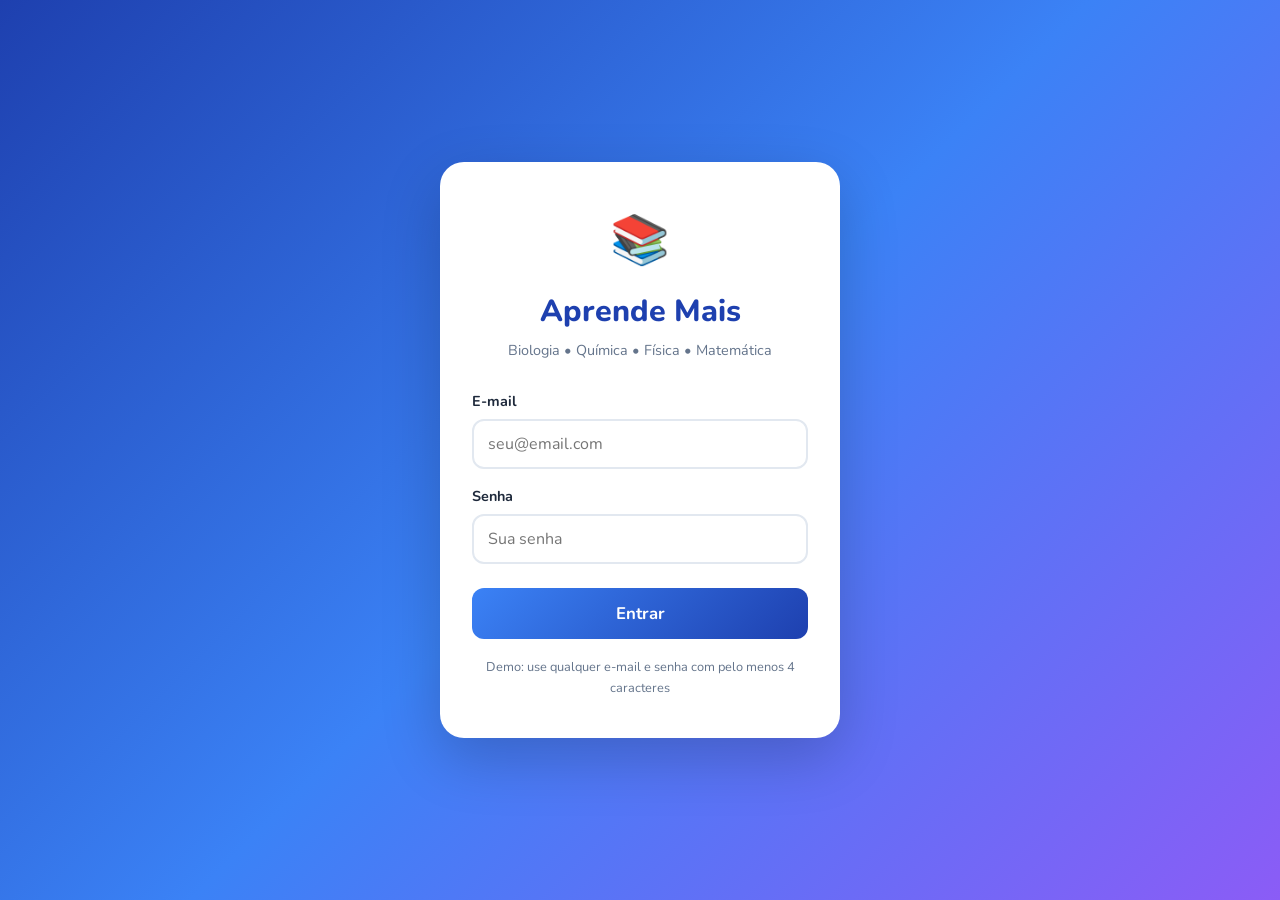
==== commit da94ab2c: "Site Aprende Mais: login + aulas de Biologia, Química, Física e Matemática (páginas separadas)" ====
--- a/index.html
+++ b/index.html
@@ -3,211 +3,50 @@
 <head>
     <meta charset="UTF-8">
     <meta name="viewport" content="width=device-width, initial-scale=1.0">
-    <title>Meu Arquivo de Memória</title>
+    <title>Aprende Mais — Login</title>
     <link rel="preconnect" href="https://fonts.googleapis.com">
     <link rel="preconnect" href="https://fonts.gstatic.com" crossorigin>
-    <link href="https://fonts.googleapis.com/css2?family=Nunito:wght@400;600;700;800&family=Pacifico&display=swap" rel="stylesheet">
+    <link href="https://fonts.googleapis.com/css2?family=Nunito:wght@400;600;700;800&display=swap" rel="stylesheet">
     <link rel="stylesheet" href="style.css">
 </head>
-<body>
-    <div class="bg-shapes">
-        <div class="shape shape-1">✨</div>
-        <div class="shape shape-2">🌸</div>
-        <div class="shape shape-3">💖</div>
-        <div class="shape shape-4">🌟</div>
-        <div class="shape shape-5">🐾</div>
+<body class="pagina-login">
+    <div class="login-wrapper">
+        <div class="login-card">
+            <div class="logo">
+                <span class="logo-icon">📚</span>
+                <h1>Aprende Mais</h1>
+                <p class="tagline">Biologia • Química • Física • Matemática</p>
+            </div>
+
+            <form id="formLogin">
+                <div class="campo">
+                    <label for="email">E-mail</label>
+                    <input type="email" id="email" placeholder="seu@email.com" required autocomplete="username">
+                </div>
+                <div class="campo">
+                    <label for="senha">Senha</label>
+                    <input type="password" id="senha" placeholder="Sua senha" required autocomplete="current-password">
+                </div>
+                <p id="erroLogin" class="erro" style="display:none;">E-mail ou senha incorretos.</p>
+                <button type="submit" class="btn-primario">Entrar</button>
+            </form>
+
+            <p class="dica-login">Demo: use qualquer e-mail e senha com pelo menos 4 caracteres</p>
+        </div>
     </div>
-
-    <!-- Navegação por abas -->
-    <nav>
-        <div class="nav-logo">📜 Meu Arquivo de Memória</div>
-        <div class="nav-tabs">
-            <button class="tab ativo" data-tab="inicio">Início</button>
-            <button class="tab" data-tab="album">Álbum</button>
-            <button class="tab" data-tab="adicionar">Adicionar</button>
-            <button class="tab" data-tab="sobre">Sobre</button>
-        </div>
-    </nav>
-
-    <!-- ========== PÁGINA INÍCIO (apresentação) ========== -->
-    <section id="pagina-inicio" class="pagina ativa">
-        <div class="hero">
-            <div class="hero-conteudo">
-                <p class="hero-badge">Seu cantinho de carinho</p>
-                <h1>Meu Arquivo de Memória</h1>
-                <p class="hero-texto">
-                    Guarde os momentos que fazem o coração aquecer:
-                    família, amigos, pets e tudo que é especial.
-                </p>
-                <div class="hero-botoes">
-                    <button class="btn-principal" data-ir="adicionar">✨ Guardar um momento</button>
-                    <button class="btn-secundario" data-ir="album">Ver meu álbum</button>
-                </div>
-            </div>
-        </div>
-
-        <div class="features">
-            <div class="feature-card">
-                <div class="feature-icon">🏠</div>
-                <h3>Família</h3>
-                <p>Almoços de domingo, abraços e histórias que só a família tem.</p>
-            </div>
-            <div class="feature-card">
-                <div class="feature-icon">🤝</div>
-                <h3>Amigos</h3>
-                <p>Passeios, risadas e aquele sábado no parque que fica na memória.</p>
-            </div>
-            <div class="feature-card">
-                <div class="feature-icon">🐾</div>
-                <h3>Pets</h3>
-                <p>Banhos engraçados, olhinhos e toda a fofura dos seus bichinhos.</p>
-            </div>
-            <div class="feature-card">
-                <div class="feature-icon">📷</div>
-                <h3>Fotos</h3>
-                <p>Adicione fotos direto da galeria e eternize cada momento.</p>
-            </div>
-        </div>
-
-        <div class="como-funciona">
-            <h2>Como funciona</h2>
-            <div class="passos">
-                <div class="passo">
-                    <span class="numero">1</span>
-                    <p>Escolha a categoria (família, amigos, pets...)</p>
-                </div>
-                <div class="passo">
-                    <span class="numero">2</span>
-                    <p>Escreva o título, a história e adicione uma foto</p>
-                </div>
-                <div class="passo">
-                    <span class="numero">3</span>
-                    <p>Pronto! O momento fica guardado no seu álbum</p>
-                </div>
-            </div>
-        </div>
-    </section>
-
-    <!-- ========== PÁGINA ÁLBUM ========== -->
-    <section id="pagina-album" class="pagina">
-        <div class="pagina-header">
-            <h2>Meu Álbum</h2>
-            <p>Todos os momentos especiais em um só lugar</p>
-        </div>
-
-        <div class="filtros">
-            <div class="botoes-filtro">
-                <button class="filtro ativo" data-filtro="todos">Todos</button>
-                <button class="filtro" data-filtro="familia">🏠 Família</button>
-                <button class="filtro" data-filtro="amigos">🤝 Amigos</button>
-                <button class="filtro" data-filtro="pets">🐾 Pets</button>
-                <button class="filtro" data-filtro="outros">✨ Outros</button>
-            </div>
-        </div>
-
-        <div class="container-memorias">
-            <div id="listaMemorias" class="grade-memorias"></div>
-            <div id="vazio" class="estado-vazio" style="display:none;">
-                <div class="emoji-grande">📝</div>
-                <p>Ainda não há memórias por aqui...</p>
-                <p>Que tal guardar o primeiro momento especial?</p>
-                <button class="btn-principal" data-ir="adicionar" style="margin-top:18px">✨ Adicionar agora</button>
-            </div>
-        </div>
-    </section>
-
-    <!-- ========== PÁGINA ADICIONAR ========== -->
-    <section id="pagina-adicionar" class="pagina">
-        <div class="pagina-header">
-            <h2>🎁 Guardar um momento</h2>
-            <p>Preencha os campos e eternize esse carinho</p>
-        </div>
-
-        <div class="secao-adicionar">
-            <div class="card-formulario">
-                <form id="formMemoria">
-                    <div class="campo">
-                        <label for="categoria">Categoria</label>
-                        <select id="categoria" required>
-                            <option value="">Escolha...</option>
-                            <option value="familia">🏠 Família</option>
-                            <option value="amigos">🤝 Amigos</option>
-                            <option value="pets">🐾 Pets</option>
-                            <option value="outros">✨ Outros momentos</option>
-                        </select>
-                    </div>
-
-                    <div class="campo">
-                        <label for="titulo">Título do momento</label>
-                        <input type="text" id="titulo" placeholder="Escolha a categoria para ver um exemplo" required>
-                    </div>
-
-                    <div class="campo">
-                        <label for="data">Data</label>
-                        <input type="date" id="data" required>
-                    </div>
-
-                    <div class="campo">
-                        <label for="descricao">Como foi esse momento?</label>
-                        <textarea id="descricao" rows="4" placeholder="Conte o que aconteceu, o que sentiu, quem estava junto..." required></textarea>
-                    </div>
-
-                    <div class="campo">
-                        <label>Foto do momento</label>
-                        <div class="area-foto">
-                            <label for="foto" class="btn-foto">📷 Escolher foto da galeria</label>
-                            <input type="file" id="foto" accept="image/*" hidden>
-                            <button type="button" id="removerFoto" class="btn-remover-foto" style="display:none;">Remover foto</button>
-                        </div>
-                        <div id="previewFoto" class="preview-foto" style="display:none;">
-                            <img id="imgPreview" src="" alt="Pré-visualização">
-                        </div>
-                        <p class="dica-foto">Dica: fotos menores funcionam melhor</p>
-                    </div>
-
-                    <div class="campo">
-                        <label for="emoji">Emoji que representa</label>
-                        <input type="text" id="emoji" placeholder="Clique em um emoji abaixo ou digite" maxlength="4">
-                        <div id="sugestoesEmoji" class="sugestoes-emoji">
-                            <span class="dica-sugestao">Escolha a categoria para ver sugestões ✨</span>
-                        </div>
-                    </div>
-
-                    <button type="submit" class="btn-salvar">💖 Guardar no meu arquivo</button>
-                </form>
-            </div>
-        </div>
-    </section>
-
-    <!-- ========== PÁGINA SOBRE ========== -->
-    <section id="pagina-sobre" class="pagina">
-        <div class="pagina-header">
-            <h2>Sobre este cantinho</h2>
-        </div>
-        <div class="card-sobre">
-            <p>
-                O <strong>Meu Arquivo de Memória</strong> foi feito com carinho para ser o lugar onde você guarda
-                os momentos que fazem o coração aquecer: risadas em família, encontros com amigos,
-                bagunças dos pets e todos os pedacinhos especiais da vida.
-            </p>
-            <p>
-                Você pode adicionar fotos direto da galeria do celular ou computador.
-                Tudo fica salvo aqui no seu navegador — é simples, fofo e só seu.
-            </p>
-            <div class="sobre-destaques">
-                <div class="destaque">📸 Fotos da galeria</div>
-                <div class="destaque">📜 Categorias organizadas</div>
-                <div class="destaque">💖 Salvo no navegador</div>
-            </div>
-            <div class="assinatura">Com amor ✨</div>
-        </div>
-    </section>
-
-    <footer>
-        <p>📜 Meu Arquivo de Memória</p>
-        <p class="footer-sub">Guardando momentos especiais desde agora</p>
-    </footer>
-
     <script src="script.js"></script>
+    <script>
+        document.getElementById('formLogin').addEventListener('submit', function(e) {
+            e.preventDefault();
+            const email = document.getElementById('email').value.trim();
+            const senha = document.getElementById('senha').value;
+            if (email && senha.length >= 4) {
+                localStorage.setItem('aprendeMaisUser', JSON.stringify({ email: email, logado: true }));
+                window.location.href = 'aulas.html';
+            } else {
+                document.getElementById('erroLogin').style.display = 'block';
+            }
+        });
+    </script>
 </body>
 </html>
--- a/style.css
+++ b/style.css
@@ -5,683 +5,366 @@
 }
 
 :root {
-    --rosa: #e8a0b0;
-    --rosa-escuro: #c97b8e;
-    --lilas: #c3aed6;
-    --creme: #fff8f0;
-    --texto: #5c4a5a;
-    --texto-claro: #8a7a88;
-    --sombra: 0 8px 30px rgba(200, 150, 170, 0.18);
-    --sombra-hover: 0 12px 40px rgba(200, 150, 170, 0.28);
+    --azul: #3b82f6;
+    --azul-escuro: #1e40af;
+    --verde: #10b981;
+    --roxo: #8b5cf6;
+    --laranja: #f59e0b;
+    --vermelho: #ef4444;
+    --fundo: #f1f5f9;
+    --texto: #1e293b;
+    --texto-claro: #64748b;
+    --branco: #ffffff;
+    --sombra: 0 4px 20px rgba(0,0,0,0.08);
+    --raio: 16px;
 }
 
 body {
     font-family: 'Nunito', sans-serif;
-    background: linear-gradient(160deg, #fff8f0 0%, #f8e1e7 45%, #e8d5f0 100%);
+    background: var(--fundo);
     color: var(--texto);
     min-height: 100vh;
     line-height: 1.6;
-    overflow-x: hidden;
-}
-
-/* Formas de fundo */
-.bg-shapes {
-    position: fixed;
-    inset: 0;
-    pointer-events: none;
-    z-index: 0;
-    overflow: hidden;
-}
-.shape {
-    position: absolute;
-    font-size: 2.4rem;
-    opacity: 0.12;
-    animation: flutuar 14s ease-in-out infinite;
-}
-.shape-1 { top: 10%; left: 6%; }
-.shape-2 { top: 55%; right: 8%; animation-delay: 3s; font-size: 3rem; }
-.shape-3 { bottom: 18%; left: 12%; animation-delay: 6s; }
-.shape-4 { top: 28%; right: 18%; animation-delay: 1.5s; }
-.shape-5 { bottom: 35%; right: 30%; animation-delay: 4s; font-size: 2rem; }
-
-@keyframes flutuar {
-    0%, 100% { transform: translateY(0) rotate(0deg); }
-    50% { transform: translateY(-22px) rotate(6deg); }
-}
-
-/* Navegação */
-nav {
-    position: sticky;
-    top: 0;
-    z-index: 100;
-    background: rgba(255, 248, 240, 0.94);
-    backdrop-filter: blur(14px);
-    padding: 12px 24px;
-    display: flex;
-    justify-content: space-between;
+}
+
+/* ===== LOGIN ===== */
+.pagina-login {
+    background: linear-gradient(135deg, #1e40af 0%, #3b82f6 50%, #8b5cf6 100%);
+    display: flex;
     align-items: center;
-    box-shadow: 0 2px 18px rgba(200, 150, 170, 0.12);
-    gap: 16px;
-    flex-wrap: wrap;
-}
-
-.nav-logo {
-    font-family: 'Pacifico', cursive;
-    font-size: 1.3rem;
-    color: var(--rosa);
-}
-
-.nav-tabs {
-    display: flex;
-    gap: 6px;
-    flex-wrap: wrap;
-}
-
-.tab {
-    background: transparent;
-    border: 2px solid transparent;
-    color: var(--texto);
-    padding: 8px 16px;
-    border-radius: 50px;
+    justify-content: center;
+    min-height: 100vh;
+    padding: 20px;
+}
+
+.login-wrapper {
+    width: 100%;
+    max-width: 400px;
+}
+
+.login-card {
+    background: var(--branco);
+    border-radius: 24px;
+    padding: 40px 32px;
+    box-shadow: 0 20px 60px rgba(0,0,0,0.2);
+}
+
+.logo {
+    text-align: center;
+    margin-bottom: 28px;
+}
+
+.logo-icon {
+    font-size: 3rem;
+    display: block;
+    margin-bottom: 8px;
+}
+
+.logo h1 {
+    font-size: 1.9rem;
+    color: var(--azul-escuro);
+    font-weight: 800;
+}
+
+.tagline {
+    color: var(--texto-claro);
+    font-size: 0.9rem;
+    margin-top: 4px;
+}
+
+.campo {
+    margin-bottom: 16px;
+}
+
+.campo label {
+    display: block;
+    font-weight: 700;
+    font-size: 0.9rem;
+    margin-bottom: 6px;
+}
+
+.campo input {
+    width: 100%;
+    padding: 12px 14px;
+    border: 2px solid #e2e8f0;
+    border-radius: 12px;
     font-family: 'Nunito', sans-serif;
-    font-weight: 700;
-    font-size: 0.92rem;
-    cursor: pointer;
-    transition: all 0.25s;
-}
-
-.tab:hover {
-    color: var(--rosa-escuro);
-    background: rgba(232, 160, 176, 0.15);
-}
-
-.tab.ativo {
-    background: linear-gradient(135deg, var(--rosa), var(--lilas));
-    color: white;
-    box-shadow: 0 4px 14px rgba(200, 150, 170, 0.35);
-}
-
-/* Páginas (abas) */
-.pagina {
-    display: none;
-    position: relative;
-    z-index: 1;
-    min-height: calc(100vh - 140px);
-    padding-bottom: 40px;
-    animation: aparecer 0.35s ease;
-}
-
-.pagina.ativa {
-    display: block;
-}
-
-@keyframes aparecer {
-    from { opacity: 0; transform: translateY(10px); }
-    to { opacity: 1; transform: translateY(0); }
-}
-
-/* ===== INÍCIO / APRESENTAÇÃO ===== */
-.hero {
-    text-align: center;
-    padding: 70px 20px 40px;
-}
-
-.hero-badge {
-    display: inline-block;
-    background: rgba(232, 160, 176, 0.2);
-    color: var(--rosa-escuro);
-    padding: 6px 16px;
-    border-radius: 50px;
-    font-weight: 700;
-    font-size: 0.9rem;
-    margin-bottom: 16px;
-}
-
-.hero h1 {
-    font-family: 'Pacifico', cursive;
-    font-size: 3.1rem;
-    color: var(--rosa-escuro);
-    margin-bottom: 14px;
-    text-shadow: 2px 2px 0 rgba(255,255,255,0.5);
-}
-
-.hero-texto {
-    max-width: 480px;
-    margin: 0 auto 28px;
-    font-size: 1.15rem;
-    color: var(--texto);
-}
-
-.hero-botoes {
-    display: flex;
-    gap: 12px;
-    justify-content: center;
-    flex-wrap: wrap;
-}
-
-.btn-principal {
-    background: linear-gradient(135deg, var(--rosa), var(--lilas));
+    font-size: 1rem;
+    transition: border-color 0.2s;
+}
+
+.campo input:focus {
+    outline: none;
+    border-color: var(--azul);
+}
+
+.erro {
+    color: var(--vermelho);
+    font-size: 0.9rem;
+    margin-bottom: 12px;
+    font-weight: 600;
+}
+
+.btn-primario {
+    width: 100%;
+    background: linear-gradient(135deg, var(--azul), var(--azul-escuro));
     color: white;
     border: none;
-    padding: 14px 28px;
-    border-radius: 50px;
+    padding: 14px;
+    border-radius: 12px;
     font-family: 'Nunito', sans-serif;
     font-weight: 700;
     font-size: 1.05rem;
     cursor: pointer;
+    margin-top: 8px;
+    transition: transform 0.2s, box-shadow 0.2s;
+}
+
+.btn-primario:hover {
+    transform: translateY(-2px);
+    box-shadow: 0 8px 20px rgba(59, 130, 246, 0.4);
+}
+
+.dica-login {
+    text-align: center;
+    font-size: 0.8rem;
+    color: var(--texto-claro);
+    margin-top: 18px;
+}
+
+/* ===== NAVBAR ===== */
+.navbar {
+    background: var(--branco);
+    padding: 14px 28px;
+    display: flex;
+    justify-content: space-between;
+    align-items: center;
     box-shadow: var(--sombra);
-    transition: transform 0.25s, box-shadow 0.25s;
-}
-
-.btn-principal:hover {
-    transform: translateY(-3px);
-    box-shadow: var(--sombra-hover);
-}
-
-.btn-secundario {
-    background: white;
-    color: var(--rosa-escuro);
-    border: 2px solid #f0d4dc;
-    padding: 12px 26px;
-    border-radius: 50px;
-    font-family: 'Nunito', sans-serif;
-    font-weight: 700;
-    font-size: 1.05rem;
-    cursor: pointer;
-    transition: all 0.25s;
-}
-
-.btn-secundario:hover {
-    background: #fff5f7;
-    border-color: var(--rosa);
-}
-
-/* Features */
-.features {
+    position: sticky;
+    top: 0;
+    z-index: 50;
+}
+
+.nav-brand {
+    font-weight: 800;
+    font-size: 1.2rem;
+    color: var(--azul-escuro);
+}
+
+.nav-links {
+    display: flex;
+    gap: 8px;
+    align-items: center;
+}
+
+.nav-links a {
+    text-decoration: none;
+    color: var(--texto-claro);
+    font-weight: 600;
+    padding: 8px 14px;
+    border-radius: 10px;
+    transition: all 0.2s;
+}
+
+.nav-links a:hover,
+.nav-links a.ativo {
+    background: #eff6ff;
+    color: var(--azul-escuro);
+}
+
+/* ===== LAYOUT ===== */
+.container {
+    max-width: 960px;
+    margin: 0 auto;
+    padding: 32px 20px 60px;
+}
+
+.page-header {
+    margin-bottom: 32px;
+}
+
+.page-header h1 {
+    font-size: 1.9rem;
+    color: var(--azul-escuro);
+    margin-bottom: 6px;
+}
+
+.page-header p {
+    color: var(--texto-claro);
+}
+
+.voltar {
+    display: inline-block;
+    color: var(--azul);
+    text-decoration: none;
+    font-weight: 600;
+    margin-bottom: 12px;
+    font-size: 0.95rem;
+}
+
+.voltar:hover {
+    text-decoration: underline;
+}
+
+/* ===== CARDS DE MATÉRIAS ===== */
+.grade-materias {
     display: grid;
     grid-template-columns: repeat(auto-fit, minmax(200px, 1fr));
     gap: 20px;
-    max-width: 960px;
-    margin: 20px auto 50px;
-    padding: 0 20px;
-}
-
-.feature-card {
-    background: white;
+}
+
+.card-materia {
+    background: var(--branco);
+    border-radius: var(--raio);
+    padding: 28px 22px;
+    text-decoration: none;
+    color: inherit;
+    box-shadow: var(--sombra);
+    transition: transform 0.25s, box-shadow 0.25s;
+    border-top: 5px solid transparent;
+    display: flex;
+    flex-direction: column;
+    align-items: flex-start;
+}
+
+.card-materia:hover {
+    transform: translateY(-6px);
+    box-shadow: 0 12px 32px rgba(0,0,0,0.12);
+}
+
+.card-materia .icone {
+    font-size: 2.5rem;
+    margin-bottom: 12px;
+}
+
+.card-materia h2 {
+    font-size: 1.25rem;
+    margin-bottom: 6px;
+}
+
+.card-materia p {
+    font-size: 0.9rem;
+    color: var(--texto-claro);
+    margin-bottom: 16px;
+    flex: 1;
+}
+
+.card-materia .badge {
+    font-size: 0.85rem;
+    font-weight: 700;
+    padding: 6px 12px;
     border-radius: 20px;
-    padding: 28px 22px;
-    text-align: center;
+    background: #eff6ff;
+    color: var(--azul-escuro);
+}
+
+.card-materia.biologia { border-top-color: var(--verde); }
+.card-materia.quimica { border-top-color: var(--roxo); }
+.card-materia.fisica { border-top-color: var(--laranja); }
+.card-materia.matematica { border-top-color: var(--azul); }
+
+.card-materia.biologia .badge { background: #ecfdf5; color: #047857; }
+.card-materia.quimica .badge { background: #f5f3ff; color: #6d28d9; }
+.card-materia.fisica .badge { background: #fffbeb; color: #b45309; }
+.card-materia.matematica .badge { background: #eff6ff; color: var(--azul-escuro); }
+
+/* ===== ATES / ATIVIDADES ===== */
+.lista-atividades {
+    display: flex;
+    flex-direction: column;
+    gap: 14px;
+}
+
+.card-atividade {
+    background: var(--branco);
+    border-radius: var(--raio);
+    padding: 20px 22px;
     box-shadow: var(--sombra);
-    border: 1px solid rgba(232, 160, 176, 0.2);
-    transition: transform 0.25s;
-}
-
-.feature-card:hover {
-    transform: translateY(-5px);
-}
-
-.feature-icon {
-    font-size: 2.4rem;
-    margin-bottom: 10px;
-}
-
-.feature-card h3 {
-    color: var(--rosa-escuro);
-    margin-bottom: 8px;
-    font-size: 1.15rem;
-}
-
-.feature-card p {
-    font-size: 0.92rem;
-    color: var(--texto-claro);
-}
-
-/* Como funciona */
-.como-funciona {
-    max-width: 800px;
-    margin: 0 auto 50px;
-    padding: 0 20px;
-    text-align: center;
-}
-
-.como-funciona h2 {
-    color: var(--rosa-escuro);
-    margin-bottom: 28px;
-    font-size: 1.7rem;
-}
-
-.passos {
-    display: grid;
-    grid-template-columns: repeat(auto-fit, minmax(180px, 1fr));
+    display: flex;
     gap: 18px;
-}
-
-.passo {
-    background: rgba(255,255,255,0.75);
-    border-radius: 18px;
-    padding: 22px 16px;
-    box-shadow: var(--sombra);
-}
-
-.passo .numero {
-    display: inline-flex;
+    align-items: flex-start;
+    transition: transform 0.2s;
+}
+
+.card-atividade:hover {
+    transform: translateX(4px);
+}
+
+.card-atividade .num {
+    width: 40px;
+    height: 40px;
+    min-width: 40px;
+    background: linear-gradient(135deg, var(--azul), var(--azul-escuro));
+    color: white;
+    border-radius: 12px;
+    display: flex;
     align-items: center;
     justify-content: center;
-    width: 36px;
-    height: 36px;
-    background: linear-gradient(135deg, var(--rosa), var(--lilas));
-    color: white;
-    border-radius: 50%;
     font-weight: 800;
-    margin-bottom: 10px;
-}
-
-.passo p {
-    font-size: 0.95rem;
-    color: var(--texto);
-}
-
-/* ===== CABEÇALHO DAS PÁGINAS ===== */
-.pagina-header {
+    font-size: 1.1rem;
+}
+
+.card-atividade .info h3 {
+    font-size: 1.1rem;
+    margin-bottom: 4px;
+}
+
+.card-atividade .info p {
+    font-size: 0.92rem;
+    color: var(--texto-claro);
+    margin-bottom: 8px;
+}
+
+.card-atividade .tag {
+    display: inline-block;
+    font-size: 0.78rem;
+    font-weight: 700;
+    padding: 4px 10px;
+    border-radius: 20px;
+    background: #f1f5f9;
+    color: var(--texto-claro);
+}
+
+.materia-header.biologia .num,
+body:has(.materia-header.biologia) .card-atividade .num {
+    background: linear-gradient(135deg, #10b981, #047857);
+}
+
+.materia-header.quimica ~ .lista-atividades .num,
+body:has(.materia-header.quimica) .card-atividade .num {
+    background: linear-gradient(135deg, #8b5cf6, #6d28d9);
+}
+
+.materia-header.fisica ~ .lista-atividades .num,
+body:has(.materia-header.fisica) .card-atividade .num {
+    background: linear-gradient(135deg, #f59e0b, #b45309);
+}
+
+.materia-header.matematica ~ .lista-atividades .num,
+body:has(.materia-header.matematica) .card-atividade .num {
+    background: linear-gradient(135deg, #3b82f6, #1e40af);
+}
+
+/* Footer */
+.footer {
     text-align: center;
-    padding: 40px 20px 20px;
-}
-
-.pagina-header h2 {
-    font-size: 2rem;
-    color: var(--rosa-escuro);
-    margin-bottom: 6px;
-}
-
-.pagina-header p {
-    color: var(--texto-claro);
-}
-
-/* ===== ÁLBUM ===== */
-.filtros {
-    text-align: center;
-    padding: 10px 20px 20px;
-}
-
-.botoes-filtro {
-    display: flex;
-    flex-wrap: wrap;
-    justify-content: center;
-    gap: 8px;
-}
-
-.filtro {
-    background: white;
-    border: 2px solid #f0d4dc;
-    color: var(--texto);
-    padding: 9px 18px;
-    border-radius: 50px;
-    font-family: 'Nunito', sans-serif;
-    font-weight: 600;
-    cursor: pointer;
-    transition: all 0.25s;
-    font-size: 0.92rem;
-}
-
-.filtro:hover,
-.filtro.ativo {
-    background: linear-gradient(135deg, var(--rosa), var(--lilas));
-    color: white;
-    border-color: transparent;
-    box-shadow: 0 4px 14px rgba(200, 150, 170, 0.3);
-}
-
-.container-memorias {
-    max-width: 1100px;
-    margin: 0 auto;
-    padding: 10px 20px 40px;
-}
-
-.grade-memorias {
-    display: grid;
-    grid-template-columns: repeat(auto-fill, minmax(270px, 1fr));
-    gap: 22px;
-}
-
-.card-memoria {
-    background: white;
-    border-radius: 20px;
-    overflow: hidden;
-    box-shadow: var(--sombra);
-    border: 1px solid rgba(232, 160, 176, 0.2);
-    transition: transform 0.3s, box-shadow 0.3s;
-    position: relative;
-    display: flex;
-    flex-direction: column;
-}
-
-.card-memoria:hover {
-    transform: translateY(-6px);
-    box-shadow: var(--sombra-hover);
-}
-
-.card-memoria .foto-memoria {
-    width: 100%;
-    height: 180px;
-    object-fit: cover;
-    background: #f8e1e7;
-}
-
-.card-memoria .conteudo-card {
-    padding: 18px 20px 20px;
-    position: relative;
-}
-
-.card-memoria .conteudo-card::before {
-    content: '';
-    position: absolute;
-    top: 0;
-    left: 0;
-    width: 5px;
-    height: 100%;
-    background: linear-gradient(180deg, var(--rosa), var(--lilas));
-}
-
-.card-memoria .emoji-memoria {
-    font-size: 1.7rem;
-    margin-bottom: 4px;
-}
-
-.card-memoria h3 {
-    font-size: 1.1rem;
-    color: var(--rosa-escuro);
-    margin-bottom: 4px;
-    padding-left: 8px;
-}
-
-.card-memoria .meta {
-    font-size: 0.8rem;
-    color: var(--texto-claro);
-    margin-bottom: 8px;
-    display: flex;
-    gap: 10px;
-    flex-wrap: wrap;
-    padding-left: 8px;
-}
-
-.card-memoria .descricao {
-    font-size: 0.9rem;
-    color: var(--texto);
-    line-height: 1.5;
-    padding-left: 8px;
-}
-
-.card-memoria .btn-apagar {
-    position: absolute;
-    top: 10px;
-    right: 10px;
-    background: rgba(255,255,255,0.92);
-    border: none;
-    width: 34px;
-    height: 34px;
-    border-radius: 50%;
-    cursor: pointer;
-    font-size: 0.95rem;
-    box-shadow: 0 2px 10px rgba(0,0,0,0.12);
-    z-index: 2;
-    transition: background 0.2s, transform 0.2s;
-}
-
-.card-memoria .btn-apagar:hover {
-    background: #ffc9d4;
-    transform: scale(1.08);
-}
-
-.estado-vazio {
-    text-align: center;
-    padding: 50px 20px;
-    color: var(--texto-claro);
-}
-
-.emoji-grande {
-    font-size: 3.8rem;
-    margin-bottom: 12px;
-}
-
-/* ===== FORMULÁRIO ===== */
-.secao-adicionar {
-    max-width: 580px;
-    margin: 0 auto;
-    padding: 0 20px 40px;
-}
-
-.card-formulario {
-    background: white;
-    border-radius: 26px;
-    padding: 32px 28px;
-    box-shadow: var(--sombra);
-    border: 1px solid rgba(232, 160, 176, 0.25);
-}
-
-.campo {
-    margin-bottom: 16px;
-}
-
-.campo label {
-    display: block;
-    font-weight: 700;
-    font-size: 0.9rem;
-    margin-bottom: 6px;
-}
-
-.campo input,
-.campo select,
-.campo textarea {
-    width: 100%;
-    padding: 12px 15px;
-    border: 2px solid #f0d4dc;
-    border-radius: 14px;
-    font-family: 'Nunito', sans-serif;
-    font-size: 1rem;
-    color: var(--texto);
-    background: #fffafb;
-    transition: border-color 0.25s, box-shadow 0.25s;
-}
-
-.campo input:focus,
-.campo select:focus,
-.campo textarea:focus {
-    outline: none;
-    border-color: var(--rosa);
-    box-shadow: 0 0 0 4px rgba(232, 160, 176, 0.2);
-}
-
-.campo textarea {
-    resize: vertical;
-    min-height: 95px;
-}
-
-.area-foto {
-    display: flex;
-    gap: 10px;
-    flex-wrap: wrap;
-    align-items: center;
-}
-
-.btn-foto {
-    display: inline-block;
-    background: linear-gradient(135deg, #f8e1e7, #e8d5f0);
-    color: var(--rosa-escuro);
-    padding: 11px 20px;
-    border-radius: 50px;
-    font-weight: 700;
-    font-size: 0.92rem;
-    cursor: pointer;
-    border: 2px dashed var(--rosa);
-    transition: all 0.25s;
-}
-
-.btn-foto:hover {
-    background: linear-gradient(135deg, var(--rosa), var(--lilas));
-    color: white;
-    border-style: solid;
-}
-
-.btn-remover-foto {
-    background: #ffe4ea;
-    color: var(--rosa-escuro);
-    border: none;
-    padding: 9px 14px;
-    border-radius: 50px;
-    font-family: 'Nunito', sans-serif;
-    font-weight: 600;
-    cursor: pointer;
-    font-size: 0.88rem;
-}
-
-.preview-foto {
-    margin-top: 12px;
-    border-radius: 14px;
-    overflow: hidden;
-    max-width: 260px;
-    box-shadow: 0 4px 14px rgba(200, 150, 170, 0.25);
-}
-
-.preview-foto img {
-    width: 100%;
-    display: block;
-    max-height: 180px;
-    object-fit: cover;
-}
-
-.dica-foto {
-    font-size: 0.78rem;
-    color: var(--texto-claro);
-    margin-top: 6px;
-}
-
-.sugestoes-emoji {
-    display: flex;
-    flex-wrap: wrap;
-    gap: 7px;
-    margin-top: 8px;
-    min-height: 40px;
-    align-items: center;
-}
-
-.dica-sugestao {
-    font-size: 0.85rem;
-    color: var(--texto-claro);
-}
-
-.btn-emoji {
-    background: #fff5f7;
-    border: 2px solid #f0d4dc;
-    width: 40px;
-    height: 40px;
-    border-radius: 12px;
-    font-size: 1.3rem;
-    cursor: pointer;
-    display: flex;
-    align-items: center;
-    justify-content: center;
-    transition: all 0.2s;
-}
-
-.btn-emoji:hover {
-    background: linear-gradient(135deg, var(--rosa), var(--lilas));
-    border-color: transparent;
-    transform: scale(1.1);
-}
-
-.btn-salvar {
-    width: 100%;
-    background: linear-gradient(135deg, var(--rosa), var(--lilas));
-    color: white;
-    border: none;
-    padding: 15px;
-    border-radius: 50px;
-    font-family: 'Nunito', sans-serif;
-    font-weight: 700;
-    font-size: 1.08rem;
-    cursor: pointer;
-    margin-top: 8px;
-    box-shadow: 0 6px 20px rgba(200, 150, 170, 0.35);
-    transition: transform 0.25s, box-shadow 0.25s;
-}
-
-.btn-salvar:hover {
-    transform: translateY(-2px);
-    box-shadow: 0 10px 26px rgba(200, 150, 170, 0.45);
-}
-
-/* ===== SOBRE ===== */
-.card-sobre {
-    max-width: 640px;
-    margin: 0 auto 50px;
-    background: rgba(255,255,255,0.9);
-    border-radius: 24px;
-    padding: 36px 30px;
-    text-align: center;
-    box-shadow: var(--sombra);
-    border: 1px solid rgba(195, 174, 214, 0.3);
-}
-
-.card-sobre p {
-    margin-bottom: 14px;
-}
-
-.sobre-destaques {
-    display: flex;
-    flex-wrap: wrap;
-    gap: 10px;
-    justify-content: center;
-    margin: 22px 0 10px;
-}
-
-.destaque {
-    background: #fff5f7;
-    border: 1px solid #f0d4dc;
-    padding: 8px 16px;
-    border-radius: 50px;
-    font-size: 0.9rem;
-    font-weight: 600;
-}
-
-.assinatura {
-    margin-top: 18px;
-    font-family: 'Pacifico', cursive;
-    color: var(--rosa);
-    font-size: 1.3rem;
-}
-
-/* Footer */
-footer {
-    text-align: center;
-    padding: 24px 20px;
-    background: rgba(255, 248, 240, 0.9);
-    border-top: 1px solid rgba(232, 160, 176, 0.2);
-    position: relative;
-    z-index: 1;
-}
-
-footer p {
-    font-weight: 700;
-    color: var(--rosa-escuro);
-}
-
-.footer-sub {
-    font-weight: 400 !important;
-    font-size: 0.88rem;
-    color: var(--texto-claro) !important;
-    margin-top: 3px;
-}
-
-/* Responsivo */
-@media (max-width: 700px) {
-    .hero h1 { font-size: 2.3rem; }
-    nav {
+    padding: 24px;
+    color: var(--texto-claro);
+    font-size: 0.9rem;
+    border-top: 1px solid #e2e8f0;
+    background: var(--branco);
+}
+
+@media (max-width: 600px) {
+    .navbar {
         flex-direction: column;
-        align-items: flex-start;
+        gap: 10px;
         padding: 12px 16px;
     }
-    .nav-tabs { width: 100%; }
-    .tab { flex: 1; text-align: center; padding: 8px 10px; font-size: 0.85rem; }
-    .card-formulario { padding: 24px 18px; }
-    .grade-memorias { grid-template-columns: 1fr; }
+    .grade-materias {
+        grid-template-columns: 1fr;
+    }
+    .login-card {
+        padding: 28px 22px;
+    }
 }
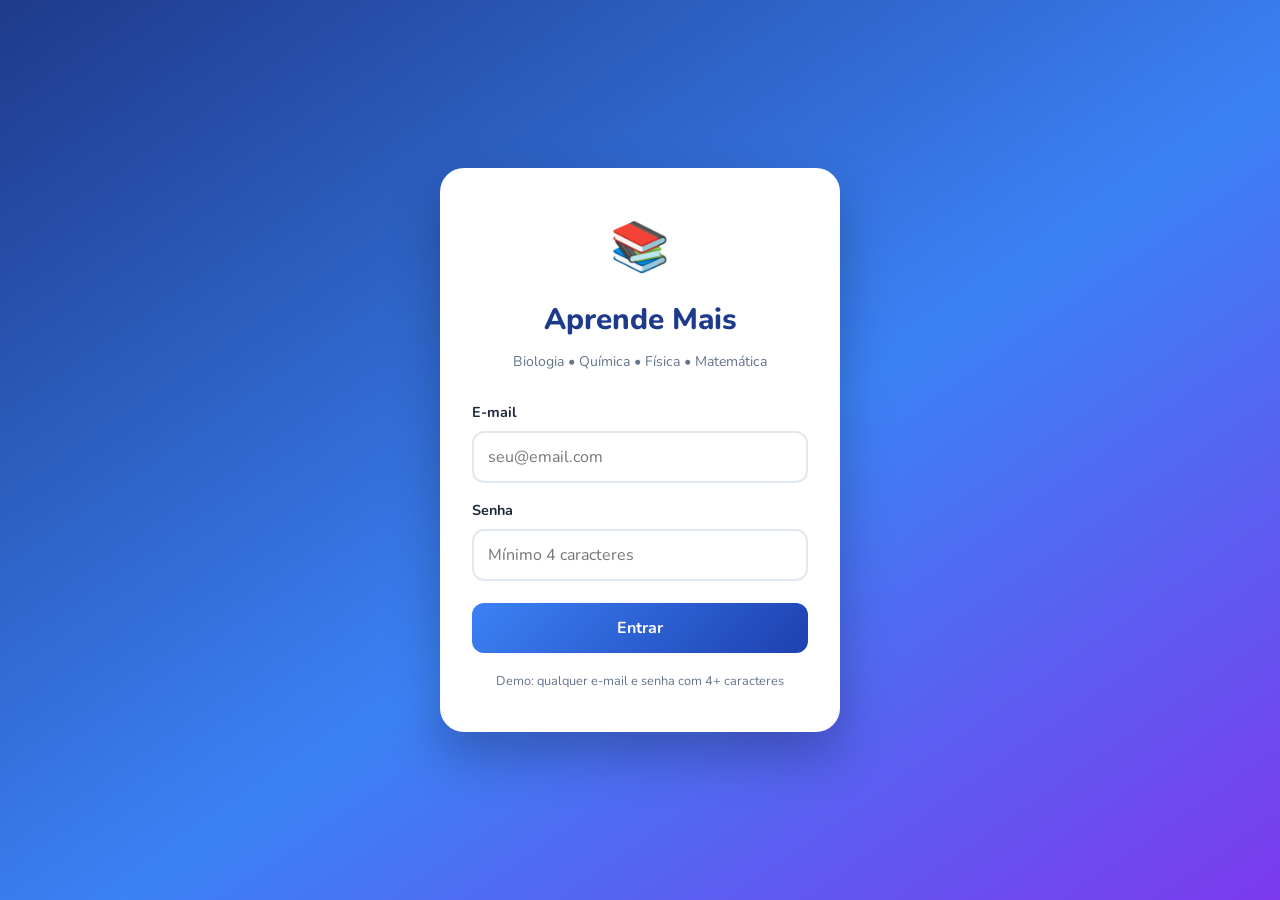
==== commit b320fd48: "Corrige botão Corrigir, mostra respostas certas e melhora layout das aulas" ====
--- a/index.html
+++ b/index.html
@@ -4,8 +4,6 @@
     <meta charset="UTF-8">
     <meta name="viewport" content="width=device-width, initial-scale=1.0">
     <title>Aprende Mais — Login</title>
-    <link rel="preconnect" href="https://fonts.googleapis.com">
-    <link rel="preconnect" href="https://fonts.gstatic.com" crossorigin>
     <link href="https://fonts.googleapis.com/css2?family=Nunito:wght@400;600;700;800&display=swap" rel="stylesheet">
     <link rel="stylesheet" href="style.css">
 </head>
@@ -17,7 +15,6 @@
                 <h1>Aprende Mais</h1>
                 <p class="tagline">Biologia • Química • Física • Matemática</p>
             </div>
-
             <form id="formLogin">
                 <div class="campo">
                     <label for="email">E-mail</label>
@@ -25,28 +22,14 @@
                 </div>
                 <div class="campo">
                     <label for="senha">Senha</label>
-                    <input type="password" id="senha" placeholder="Sua senha" required autocomplete="current-password">
+                    <input type="password" id="senha" placeholder="Mínimo 4 caracteres" required autocomplete="current-password">
                 </div>
-                <p id="erroLogin" class="erro" style="display:none;">E-mail ou senha incorretos.</p>
+                <p id="erroLogin" class="erro" style="display:none;">Use um e-mail e senha com pelo menos 4 caracteres.</p>
                 <button type="submit" class="btn-primario">Entrar</button>
             </form>
-
-            <p class="dica-login">Demo: use qualquer e-mail e senha com pelo menos 4 caracteres</p>
+            <p class="dica-login">Demo: qualquer e-mail e senha com 4+ caracteres</p>
         </div>
     </div>
     <script src="script.js"></script>
-    <script>
-        document.getElementById('formLogin').addEventListener('submit', function(e) {
-            e.preventDefault();
-            const email = document.getElementById('email').value.trim();
-            const senha = document.getElementById('senha').value;
-            if (email && senha.length >= 4) {
-                localStorage.setItem('aprendeMaisUser', JSON.stringify({ email: email, logado: true }));
-                window.location.href = 'aulas.html';
-            } else {
-                document.getElementById('erroLogin').style.display = 'block';
-            }
-        });
-    </script>
 </body>
 </html>
--- a/style.css
+++ b/style.css
@@ -1,22 +1,18 @@
-* {
-    margin: 0;
-    padding: 0;
-    box-sizing: border-box;
-}
+* { margin: 0; padding: 0; box-sizing: border-box; }
 
 :root {
     --azul: #3b82f6;
-    --azul-escuro: #1e40af;
-    --verde: #10b981;
-    --roxo: #8b5cf6;
-    --laranja: #f59e0b;
-    --vermelho: #ef4444;
-    --fundo: #f1f5f9;
+    --azul-escuro: #1e3a8a;
+    --verde: #059669;
+    --roxo: #7c3aed;
+    --laranja: #d97706;
+    --vermelho: #dc2626;
+    --fundo: #f0f4f8;
     --texto: #1e293b;
     --texto-claro: #64748b;
     --branco: #ffffff;
-    --sombra: 0 4px 20px rgba(0,0,0,0.08);
-    --raio: 16px;
+    --sombra: 0 4px 24px rgba(15, 23, 42, 0.08);
+    --raio: 18px;
 }
 
 body {
@@ -24,115 +20,58 @@
     background: var(--fundo);
     color: var(--texto);
     min-height: 100vh;
-    line-height: 1.6;
+    line-height: 1.65;
 }
 
 /* ===== LOGIN ===== */
 .pagina-login {
-    background: linear-gradient(135deg, #1e40af 0%, #3b82f6 50%, #8b5cf6 100%);
+    background: linear-gradient(145deg, #1e3a8a 0%, #3b82f6 55%, #7c3aed 100%);
     display: flex;
     align-items: center;
     justify-content: center;
     min-height: 100vh;
-    padding: 20px;
-}
-
-.login-wrapper {
-    width: 100%;
-    max-width: 400px;
-}
-
+    padding: 24px;
+}
+.login-wrapper { width: 100%; max-width: 400px; }
 .login-card {
     background: var(--branco);
     border-radius: 24px;
     padding: 40px 32px;
-    box-shadow: 0 20px 60px rgba(0,0,0,0.2);
-}
-
-.logo {
-    text-align: center;
-    margin-bottom: 28px;
-}
-
-.logo-icon {
-    font-size: 3rem;
-    display: block;
-    margin-bottom: 8px;
-}
-
-.logo h1 {
-    font-size: 1.9rem;
-    color: var(--azul-escuro);
-    font-weight: 800;
-}
-
-.tagline {
-    color: var(--texto-claro);
-    font-size: 0.9rem;
-    margin-top: 4px;
-}
-
-.campo {
-    margin-bottom: 16px;
-}
-
-.campo label {
-    display: block;
-    font-weight: 700;
-    font-size: 0.9rem;
-    margin-bottom: 6px;
-}
-
+    box-shadow: 0 25px 50px rgba(0,0,0,0.25);
+}
+.logo { text-align: center; margin-bottom: 28px; }
+.logo-icon { font-size: 3rem; display: block; margin-bottom: 8px; }
+.logo h1 { font-size: 1.85rem; color: var(--azul-escuro); font-weight: 800; }
+.tagline { color: var(--texto-claro); font-size: 0.88rem; margin-top: 6px; }
+.campo { margin-bottom: 16px; }
+.campo label { display: block; font-weight: 700; font-size: 0.9rem; margin-bottom: 6px; }
 .campo input {
     width: 100%;
-    padding: 12px 14px;
+    padding: 13px 14px;
     border: 2px solid #e2e8f0;
     border-radius: 12px;
     font-family: 'Nunito', sans-serif;
     font-size: 1rem;
-    transition: border-color 0.2s;
-}
-
-.campo input:focus {
-    outline: none;
-    border-color: var(--azul);
-}
-
-.erro {
-    color: var(--vermelho);
-    font-size: 0.9rem;
-    margin-bottom: 12px;
-    font-weight: 600;
-}
-
+}
+.campo input:focus { outline: none; border-color: var(--azul); box-shadow: 0 0 0 3px rgba(59,130,246,0.2); }
+.erro { color: var(--vermelho); font-size: 0.9rem; margin-bottom: 12px; font-weight: 600; }
 .btn-primario {
-    width: 100%;
-    background: linear-gradient(135deg, var(--azul), var(--azul-escuro));
+    background: linear-gradient(135deg, #3b82f6, #1e40af);
     color: white;
     border: none;
-    padding: 14px;
+    padding: 13px 22px;
     border-radius: 12px;
     font-family: 'Nunito', sans-serif;
     font-weight: 700;
-    font-size: 1.05rem;
+    font-size: 1rem;
     cursor: pointer;
-    margin-top: 8px;
-    transition: transform 0.2s, box-shadow 0.2s;
-}
-
-.btn-primario:hover {
-    transform: translateY(-2px);
-    box-shadow: 0 8px 20px rgba(59, 130, 246, 0.4);
-}
-
-.dica-login {
-    text-align: center;
-    font-size: 0.8rem;
-    color: var(--texto-claro);
-    margin-top: 18px;
-}
-
-/* ===== NAVBAR ===== */
+    transition: transform 0.15s, box-shadow 0.15s;
+}
+.btn-primario:hover { transform: translateY(-1px); box-shadow: 0 6px 16px rgba(59,130,246,0.4); }
+.login-card .btn-primario { width: 100%; padding: 14px; margin-top: 6px; }
+.dica-login { text-align: center; font-size: 0.8rem; color: var(--texto-claro); margin-top: 18px; }
+
+/* ===== NAV ===== */
 .navbar {
     background: var(--branco);
     padding: 14px 28px;
@@ -144,208 +83,184 @@
     top: 0;
     z-index: 50;
 }
-
-.nav-brand {
-    font-weight: 800;
-    font-size: 1.2rem;
-    color: var(--azul-escuro);
-}
-
-.nav-links {
-    display: flex;
-    gap: 8px;
-    align-items: center;
-}
-
+.nav-brand { font-weight: 800; font-size: 1.2rem; color: var(--azul-escuro); }
+.nav-links { display: flex; gap: 6px; align-items: center; flex-wrap: wrap; }
 .nav-links a {
     text-decoration: none;
     color: var(--texto-claro);
     font-weight: 600;
     padding: 8px 14px;
     border-radius: 10px;
-    transition: all 0.2s;
-}
-
-.nav-links a:hover,
-.nav-links a.ativo {
-    background: #eff6ff;
-    color: var(--azul-escuro);
-}
-
-/* ===== LAYOUT ===== */
-.container {
-    max-width: 960px;
-    margin: 0 auto;
-    padding: 32px 20px 60px;
-}
-
-.page-header {
-    margin-bottom: 32px;
-}
-
-.page-header h1 {
-    font-size: 1.9rem;
-    color: var(--azul-escuro);
-    margin-bottom: 6px;
-}
-
-.page-header p {
-    color: var(--texto-claro);
-}
-
+    font-size: 0.95rem;
+}
+.nav-links a:hover, .nav-links a.ativo { background: #eff6ff; color: var(--azul-escuro); }
+
+.container { max-width: 740px; margin: 0 auto; padding: 36px 20px 70px; }
+.page-header { margin-bottom: 32px; }
+.page-header h1 { font-size: 1.95rem; color: var(--azul-escuro); margin-bottom: 6px; }
+.page-header p { color: var(--texto-claro); font-size: 1.05rem; }
 .voltar {
     display: inline-block;
     color: var(--azul);
     text-decoration: none;
-    font-weight: 600;
-    margin-bottom: 12px;
+    font-weight: 700;
+    margin-bottom: 14px;
     font-size: 0.95rem;
 }
-
-.voltar:hover {
-    text-decoration: underline;
-}
-
-/* ===== CARDS DE MATÉRIAS ===== */
+.voltar:hover { text-decoration: underline; }
+
+/* ===== CARDS MATÉRIAS ===== */
 .grade-materias {
     display: grid;
-    grid-template-columns: repeat(auto-fit, minmax(200px, 1fr));
-    gap: 20px;
-}
-
+    grid-template-columns: repeat(auto-fit, minmax(170px, 1fr));
+    gap: 18px;
+}
 .card-materia {
     background: var(--branco);
     border-radius: var(--raio);
-    padding: 28px 22px;
+    padding: 26px 20px;
     text-decoration: none;
     color: inherit;
     box-shadow: var(--sombra);
-    transition: transform 0.25s, box-shadow 0.25s;
     border-top: 5px solid transparent;
-    display: flex;
-    flex-direction: column;
-    align-items: flex-start;
-}
-
-.card-materia:hover {
-    transform: translateY(-6px);
-    box-shadow: 0 12px 32px rgba(0,0,0,0.12);
-}
-
-.card-materia .icone {
-    font-size: 2.5rem;
-    margin-bottom: 12px;
-}
-
-.card-materia h2 {
-    font-size: 1.25rem;
-    margin-bottom: 6px;
-}
-
-.card-materia p {
-    font-size: 0.9rem;
-    color: var(--texto-claro);
-    margin-bottom: 16px;
-    flex: 1;
-}
-
+    transition: transform 0.2s;
+}
+.card-materia:hover { transform: translateY(-5px); }
+.card-materia .icone { font-size: 2.5rem; margin-bottom: 12px; }
+.card-materia h2 { font-size: 1.2rem; margin-bottom: 6px; }
+.card-materia p { font-size: 0.88rem; color: var(--texto-claro); margin-bottom: 14px; }
 .card-materia .badge {
-    font-size: 0.85rem;
+    font-size: 0.8rem;
     font-weight: 700;
-    padding: 6px 12px;
+    padding: 5px 12px;
     border-radius: 20px;
     background: #eff6ff;
     color: var(--azul-escuro);
 }
-
 .card-materia.biologia { border-top-color: var(--verde); }
 .card-materia.quimica { border-top-color: var(--roxo); }
 .card-materia.fisica { border-top-color: var(--laranja); }
 .card-materia.matematica { border-top-color: var(--azul); }
 
-.card-materia.biologia .badge { background: #ecfdf5; color: #047857; }
-.card-materia.quimica .badge { background: #f5f3ff; color: #6d28d9; }
-.card-materia.fisica .badge { background: #fffbeb; color: #b45309; }
-.card-materia.matematica .badge { background: #eff6ff; color: var(--azul-escuro); }
-
-/* ===== ATES / ATIVIDADES ===== */
-.lista-atividades {
-    display: flex;
-    flex-direction: column;
-    gap: 14px;
-}
-
-.card-atividade {
+/* ===== BLOCO AULA ===== */
+.bloco-aula {
     background: var(--branco);
     border-radius: var(--raio);
-    padding: 20px 22px;
+    padding: 0;
     box-shadow: var(--sombra);
-    display: flex;
-    gap: 18px;
-    align-items: flex-start;
-    transition: transform 0.2s;
-}
-
-.card-atividade:hover {
-    transform: translateX(4px);
-}
-
-.card-atividade .num {
-    width: 40px;
-    height: 40px;
-    min-width: 40px;
-    background: linear-gradient(135deg, var(--azul), var(--azul-escuro));
-    color: white;
-    border-radius: 12px;
+    margin-bottom: 28px;
+    overflow: hidden;
+}
+.bloco-aula .cabecalho-aula {
+    background: linear-gradient(135deg, #eff6ff, #f5f3ff);
+    padding: 20px 28px;
+    border-bottom: 1px solid #e2e8f0;
+}
+.bloco-aula .cabecalho-aula h2 {
+    color: var(--azul-escuro);
+    font-size: 1.3rem;
+    margin: 0;
+}
+.bloco-aula .corpo-aula {
+    padding: 24px 28px 28px;
+}
+
+.texto-aula {
+    background: #f8fafc;
+    border-left: 5px solid var(--azul);
+    padding: 18px 20px;
+    border-radius: 0 12px 12px 0;
+    margin-bottom: 28px;
+}
+.texto-aula p {
+    margin: 0 0 10px;
+    font-size: 1.02rem;
+}
+.texto-aula p:last-child { margin-bottom: 0; }
+.texto-aula strong { color: var(--azul-escuro); }
+
+.titulo-atividades {
+    font-size: 1.05rem;
+    font-weight: 800;
+    color: var(--texto);
+    margin-bottom: 16px;
+    padding-bottom: 8px;
+    border-bottom: 2px solid #e2e8f0;
+}
+
+/* ===== FORMULÁRIO ===== */
+.form-exercicio fieldset {
+    border: none;
+    margin-bottom: 22px;
+    padding: 0;
+}
+.form-exercicio legend {
+    font-weight: 800;
+    font-size: 1rem;
+    margin-bottom: 12px;
+    display: block;
+    width: 100%;
+    color: var(--texto);
+}
+.form-exercicio label {
     display: flex;
     align-items: center;
-    justify-content: center;
+    padding: 12px 16px;
+    margin-bottom: 8px;
+    background: #f8fafc;
+    border: 2px solid #e2e8f0;
+    border-radius: 12px;
+    cursor: pointer;
+    font-weight: 600;
+    transition: border-color 0.15s, background 0.15s;
+}
+.form-exercicio label:hover {
+    border-color: #93c5fd;
+    background: #eff6ff;
+}
+.form-exercicio input[type="radio"] {
+    margin-right: 12px;
+    width: 18px;
+    height: 18px;
+    accent-color: var(--azul);
+    flex-shrink: 0;
+}
+
+/* Após corrigir */
+.form-exercicio label.revelada {
+    border-color: var(--verde) !important;
+    background: #ecfdf5 !important;
+    color: #047857;
+}
+.form-exercicio label.certa {
+    border-color: var(--verde) !important;
+    background: #d1fae5 !important;
+    color: #047857;
     font-weight: 800;
-    font-size: 1.1rem;
-}
-
-.card-atividade .info h3 {
-    font-size: 1.1rem;
-    margin-bottom: 4px;
-}
-
-.card-atividade .info p {
-    font-size: 0.92rem;
-    color: var(--texto-claro);
-    margin-bottom: 8px;
-}
-
-.card-atividade .tag {
-    display: inline-block;
-    font-size: 0.78rem;
-    font-weight: 700;
-    padding: 4px 10px;
-    border-radius: 20px;
-    background: #f1f5f9;
-    color: var(--texto-claro);
-}
-
-.materia-header.biologia .num,
-body:has(.materia-header.biologia) .card-atividade .num {
-    background: linear-gradient(135deg, #10b981, #047857);
-}
-
-.materia-header.quimica ~ .lista-atividades .num,
-body:has(.materia-header.quimica) .card-atividade .num {
-    background: linear-gradient(135deg, #8b5cf6, #6d28d9);
-}
-
-.materia-header.fisica ~ .lista-atividades .num,
-body:has(.materia-header.fisica) .card-atividade .num {
-    background: linear-gradient(135deg, #f59e0b, #b45309);
-}
-
-.materia-header.matematica ~ .lista-atividades .num,
-body:has(.materia-header.matematica) .card-atividade .num {
-    background: linear-gradient(135deg, #3b82f6, #1e40af);
-}
-
-/* Footer */
+}
+.form-exercicio label.errada {
+    border-color: var(--vermelho) !important;
+    background: #fef2f2 !important;
+    color: #b91c1c;
+}
+
+.form-exercicio .btn-corrigir {
+    margin-top: 4px;
+    min-width: 140px;
+}
+
+.resultado-form {
+    margin-top: 18px;
+    font-weight: 600;
+    padding: 16px 18px;
+    border-radius: 12px;
+    font-size: 1rem;
+    line-height: 1.5;
+}
+.resultado-form.ok { background: #ecfdf5; color: #047857; border: 1px solid #a7f3d0; }
+.resultado-form.erro { background: #fef2f2; color: #b91c1c; border: 1px solid #fecaca; }
+.resultado-form.aviso { background: #fffbeb; color: #b45309; border: 1px solid #fde68a; }
+
 .footer {
     text-align: center;
     padding: 24px;
@@ -356,15 +271,8 @@
 }
 
 @media (max-width: 600px) {
-    .navbar {
-        flex-direction: column;
-        gap: 10px;
-        padding: 12px 16px;
-    }
-    .grade-materias {
-        grid-template-columns: 1fr;
-    }
-    .login-card {
-        padding: 28px 22px;
-    }
-}+    .navbar { flex-direction: column; gap: 10px; padding: 12px 16px; }
+    .bloco-aula .cabecalho-aula,
+    .bloco-aula .corpo-aula { padding-left: 18px; padding-right: 18px; }
+    .container { padding: 24px 14px 50px; }
+}
